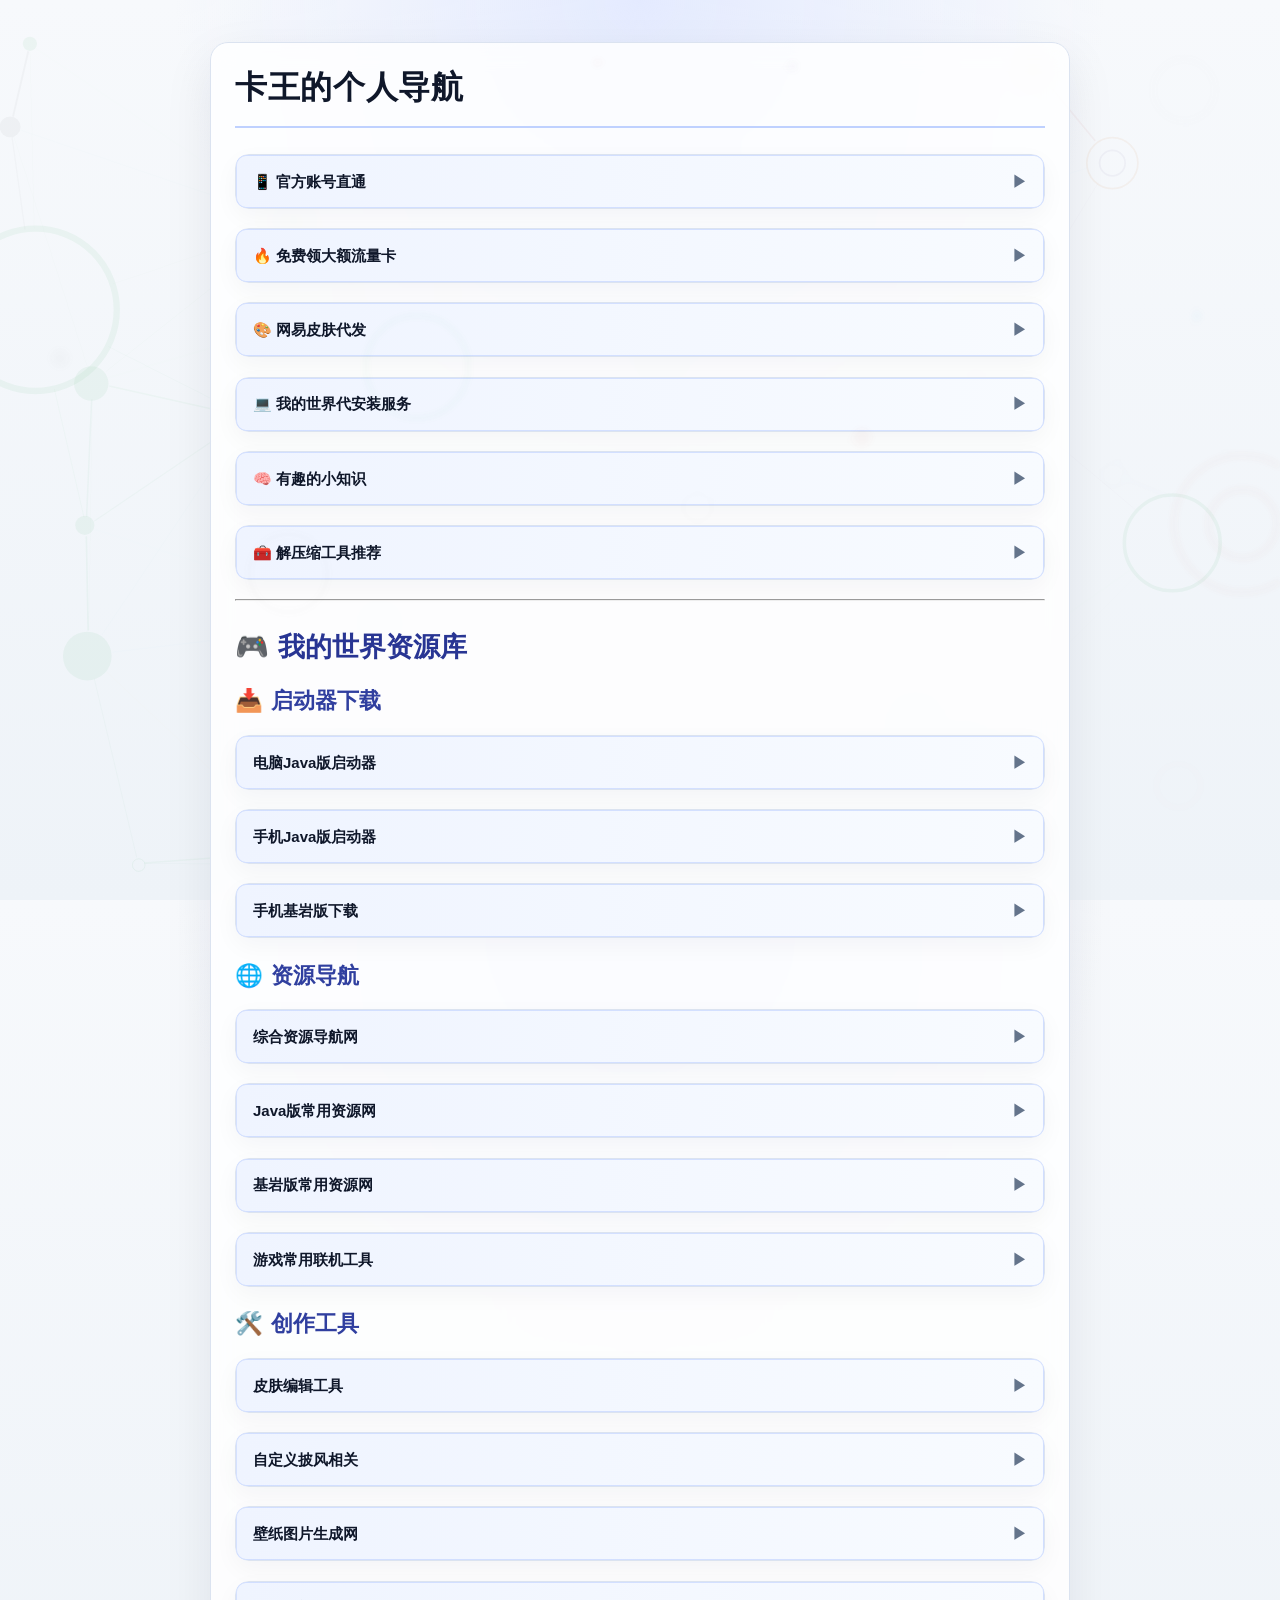
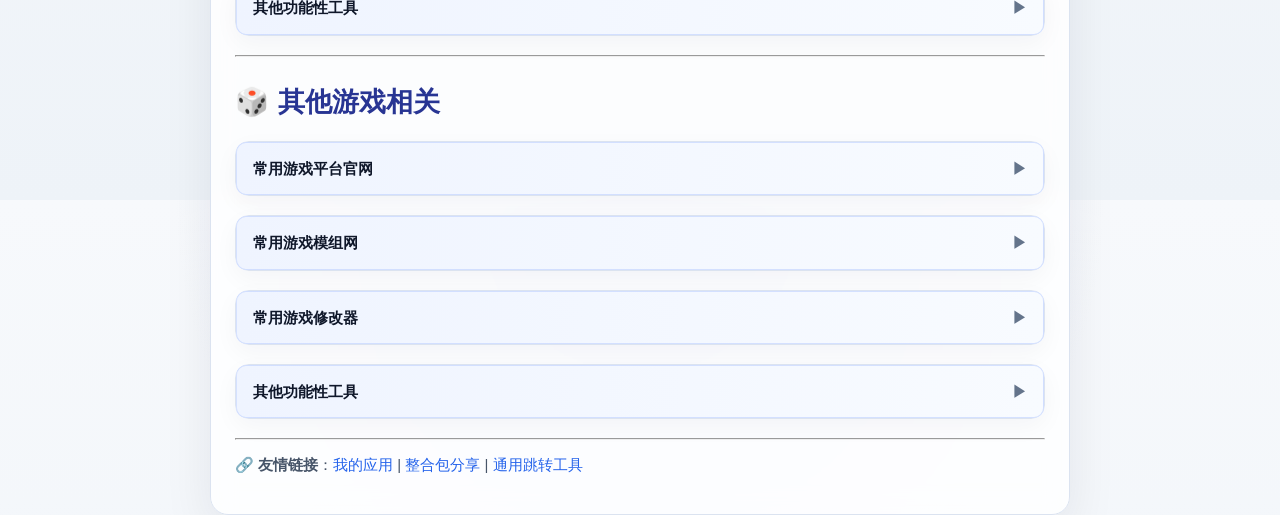
==== index.html @ 66ca6fc4 "Update index.html" ====
<!DOCTYPE html>
<html lang="zh-CN">

<head>
    <meta charset="UTF-8">
    <meta name="viewport" content="width=device-width, initial-scale=1.0">
    <meta name="description" content="卡王的个人导航网">
    <meta name="keywords" content="我的世界,卡王,Minecraft,MC,游戏,个人导航">
    <meta name="author" content="卡王吖">
    <title>卡王的个人导航</title>
    <link rel="icon" href="images/favicon.ico" type="image/x-icon">
    <link rel="apple-touch-icon" href="images/apple-touch-icon.png">
    <link rel="stylesheet" href="css/aistyle.css">
</head>

<body>
    <div id="encrypted-container">
        <h1>卡王的个人导航</h1>
        <details>
            <summary><strong>📱 官方账号直通</strong></summary>
            <p><strong>关注社交账号</strong><br>
                <a href="https://space.bilibili.com/526424144">哔哩哔哩</a> | <a
                    href="https://v.douyin.com/iLSLj2mq/">抖音</a> | <a
                    href="https://qun.qq.com/universal-share/share?ac=1&amp;authKey=djlt%2BM%2FfbRUkFnAFUbgdNnt%2BF6g8tbJ42Anr%2BnfRVx0SvlMBZqmnouyfMJJqyxNd&amp;busi_data=eyJncm91cENvZGUiOiI2MjQwNzU3NjIiLCJ0b2tlbiI6InIvb09EaVZXeUVEM0VwYkx0MndpcmRjZG13WG5VOXhtZDc3VWp2Skc0WitWWm5KWkJGaEhiQTFzRnNaWUx3VkwiLCJ1aW4iOiIzNTk2Mzc0NTk4In0%3D&amp;data=yKTbOZCq3x7Ay5qnrDj8ERshAK-QnTGv5E9WQBbykECHDlit5Nbk7J6xvv6oNDbTUgQo76IGpsL-2skrgP6FjA&amp;svctype=4&amp;tempid=h5_group_info">MC交流联机群</a>
            </p>
            <p><strong>关注公众号【卡王的小窝】</strong>
                <img src="images/wxgzh.png" alt="公众号" style="cursor: zoom-in;">
            </p>
        </details>
        <details>
            <summary>🔥 免费领大额流量卡</summary>
            <p><strong>专属通道</strong>：<a href="https://172.lot-ml.com/ProductEn/index/2afe80abb66de5b9">👉 立即领取</a>
            </p>
        </details>
        <details>
            <summary>🎨 网易皮肤代发</summary>
            <p><strong>📬 投稿方式</strong>：</p>
            <ul>
                <li>公众号：卡王的小窝</li>(皮肤可以以文件形式发送或发送网盘链接)
                <li>QQ：<a href="https://qm.qq.com/q/rqS3pr5QkM">3596374598</a>[备注来意]</li>(皮肤可勾选原图直接发送或以文件形式发送或发送网盘链接)
                <li>邮箱：<a href="mailto:panniyueya@qq.com">panniyueya@qq.com</a></li>(皮肤以附件形式添加或发送网盘链接)
            </ul>
            <p><strong>📋 投稿须知</strong>：</p>
            <ol>
                <li>原创设计易过审核 ✨</li>
                <li>避免影视动漫角色等版权内容</li>
                <li>更多须知见<a
                        href="https://mc.163.com/dev/mcmanual/mc-dev/mcguide/35-上架与入驻/课程03-组件上架的规范及过审攻略.html">官方说明</a>
                </li>
            </ol>
            <p><strong>📝 投稿格式</strong>：</p>
            <div class="code-wrapper">
                <button class="copy-btn">复制</button>
                <pre><code>皮肤名称：
皮肤价格：（免费或绿宝石）
皮肤风格：（原版,科幻,神话,其他）
皮肤类型：（粗臂或细臂）
皮肤简介：（可选项）
皮肤文件：（按上方投稿方式有不同的发送要求）
皮肤封面：（可选项）
</code></pre>
            </div>
            <p><strong>🖼️ 投稿演示</strong>：<a
                    href="https://mp.weixin.qq.com/s/dQ9c5c7iXxCwPoyPrNNOQw">https://mp.weixin.qq.com/s/dQ9c5c7iXxCwPoyPrNNOQw</a>
            </p>
            <details>
                <summary>📲 扫码添加QQ</summary>
                <p><a href="https://qm.qq.com/q/rqS3pr5QkM">👉 点击快速添加</a><br>
                    <img src="images/qqhy.png" alt="联系方式" style="cursor: zoom-in;">
                </p>
            </details>
        </details>
        <details>
            <summary>💻 我的世界代安装服务</summary>
            <p>🍁 <strong>服务说明</strong>：收费<br>
                ✅ <strong>支持系统</strong>：Windows<br>
                ✅ <strong>必备工具</strong>：<a href="https://www.todesk.com/">ToDesk</a>或<a
                    href="https://uuyc.163.com/">UU远程</a><br>
                💰 <strong>服务费用</strong>：5-10元<br>
                📞 <strong>联系QQ</strong>：3596374598 </p>
            <p>📚 <strong>自助方案</strong>：<br>
                <a href="https://www.bilibili.com/video/BV1RF7WzHEqo/">视频安装教程</a> | <a
                    href="https://mp.weixin.qq.com/s/ZwgyzszJt6uSKCpi15Y51w">图文指南</a>
            </p>
            <details>
                <summary>📲 扫码添加QQ</summary>
                <p><a href="https://qm.qq.com/q/rqS3pr5QkM">👉 点击快速添加</a><br>
                    <img src="images/qqhy.png" alt="联系方式" style="cursor: zoom-in;">
                </p>
            </details>
        </details>
        <details>
            <summary>🧠 有趣的小知识</summary>
            <details>
                <summary>🎓 小知识大杂烩</summary>
                <p><a href="https://mp.weixin.qq.com/s/fXPEWOPiUw_QUg8_We6URA">有趣的翻译工具</a> | <a
                        href="pages/llqssyf.html">浏览器搜索语法</a>
                    | <a href="https://mp.weixin.qq.com/s/KyisjncKDKrzFEzM6Fd4kA">蓝奏云apk文件下载教学</a></p>
            </details>
            <details>
                <summary>⚙️ MC实用小知识</summary>
                <p><strong>崩溃日志分析指南</strong></p>
                <ol>
                    <li><strong>查找日志</strong>：<code>.minecraft/crash-reports</code> 或 <code>/logs</code></li>
                    <li><strong>在线分析</strong>：<a href="https://mclo.gs/">mclo.gs</a></li>
                    <li><strong>AI诊断</strong>：复制错误代码询问AI</li>
                    <li><strong>重点识别</strong>：关注最后报错段落</li>
                    <li><strong>社区求助</strong>：附日志文件礼貌提问</li>
                </ol>
            </details>
            <details>
                <summary>🌐 制作网页套壳APP[手机安卓端]</summary>
                <p><strong>FusionApp2.0</strong></p>
                <table>
                    <thead>
                        <tr>
                            <th>网址名称</th>
                            <th>网址链接</th>
                        </tr>
                    </thead>
                    <tbody>
                        <tr>
                            <td>FusionApp原版</td>
                            <td><a
                                    href="https://xiyatu.lanzouq.com/b00hpvsa3g">https://xiyatu.lanzouq.com/b00hpvsa3g</a>
                            </td>
                        </tr>
                        <tr>
                            <td>FusionApp修改版</td>
                            <td><a
                                    href="https://xiyatu.lanzouq.com/b00hpwl25e">https://xiyatu.lanzouq.com/b00hpwl25e</a>
                            </td>
                        </tr>
                        <tr>
                            <td>辅助工具(代码手册等)</td>
                            <td><a href="https://xiyatu.lanzouq.com/b04lb88gj">https://xiyatu.lanzouq.com/b04lb88gj</a>
                            </td>
                        </tr>
                        <tr>
                            <td>部分开源项目</td>
                            <td><a
                                    href="https://xiyatu.lanzouq.com/b00hqb3nfc">https://xiyatu.lanzouq.com/b00hqb3nfc</a>
                            </td>
                        </tr>
                        <tr>
                            <td>lua官方解密工具</td>
                            <td><a
                                    href="https://xiyatu.lanzouq.com/b00hqdgfgf">https://xiyatu.lanzouq.com/b00hqdgfgf</a>
                            </td>
                        </tr>
                        <tr>
                            <td>简单的教学</td>
                            <td><a href="https://www.bilibili.com/video/BV1srxRe9EU7/">简易网页套壳教程模板(上)</a><br><a
                                    href="https://www.bilibili.com/video/BV1xrxRe9E53/">简易网页套壳教程模板(中)</a><br><a
                                    href="https://www.bilibili.com/video/BV1N816YyEYL/">简易网页套壳教程模板(下)</a><br><a
                                    href="https://www.bilibili.com/video/BV1GkNgeXEZA/">简易远程请求教学</a></td>
                        </tr>
                    </tbody>
                </table>
                <p><strong>其他套壳工具</strong></p>
                <table>
                    <thead>
                        <tr>
                            <th>网址名称</th>
                            <th>网址链接</th>
                        </tr>
                    </thead>
                    <tbody>
                        <tr>
                            <td>网页转应用</td>
                            <td><a href="https://wwkp.lanzouv.com/s/wyzyy">https://wwkp.lanzouv.com/s/wyzyy</a><br><a
                                    href="https://wwkp.lanzouv.com/s/wyzapp">https://wwkp.lanzouv.com/s/wyzapp</a></td>
                        </tr>
                        <tr>
                            <td>MT浏览器</td>
                            <td><a
                                    href="https://kawang.lanzoul.com/iu1Cx25zufdg">https://kawang.lanzoul.com/iu1Cx25zufdg</a>
                            </td>
                        </tr>
                    </tbody>
                </table>
            </details>
        </details>
        <details>
            <summary>🧰 解压缩工具推荐</summary>
            <table>
                <thead>
                    <tr>
                        <th>工具名称</th>
                        <th>平台</th>
                        <th>特点</th>
                        <th>链接</th>
                    </tr>
                </thead>
                <tbody>
                    <tr>
                        <td>Bandizip</td>
                        <td>PC</td>
                        <td>高效解压</td>
                        <td><a href="https://www.bandisoft.com/bandizip/">官网</a></td>
                    </tr>
                    <tr>
                        <td>7-zip</td>
                        <td>PC</td>
                        <td>开源免费</td>
                        <td><a href="https://www.7-zip.org/">官网</a></td>
                    </tr>
                    <tr>
                        <td>MT管理器</td>
                        <td>安卓</td>
                        <td>高效无广告</td>
                        <td><a href="https://mt2.cn/">官网</a></td>
                    </tr>
                    <tr>
                        <td>ZArchiver</td>
                        <td>安卓</td>
                        <td>专业版</td>
                        <td><a href="https://kawang.lanzoul.com/izM822xcu82d">下载</a></td>
                    </tr>
                    <tr>
                        <td>NP管理器</td>
                        <td>安卓</td>
                        <td>无广告</td>
                        <td><a href="http://normalplayer.top">官网</a></td>
                    </tr>
                </tbody>
            </table>
        </details>
        <hr>
        <h2>🎮 我的世界资源库</h2>
        <h3>📥 启动器下载</h3>
        <details>
            <summary>电脑Java版启动器</summary>
            <p><strong>💡 Java下载</strong>：<a href="https://bell-sw.com/pages/downloads/">推荐下载</a> | <a
                    href="https://mirrors.tuna.tsinghua.edu.cn/Adoptium/">清华镜像</a></p>
            <table>
                <thead>
                    <tr>
                        <th>启动器名称</th>
                        <th>下载链接</th>
                    </tr>
                </thead>
                <tbody>
                    <tr>
                        <td>官方启动器</td>
                        <td><a href="https://www.minecraft.net/zh-hans">https://www.minecraft.net/zh-hans</a></td>
                    </tr>
                    <tr>
                        <td>网易启动器</td>
                        <td><a href="https://mc.163.com">https://mc.163.com</a></td>
                    </tr>
                    <tr>
                        <td>HMCL</td>
                        <td><a href="https://hmcl.huangyuhui.net">https://hmcl.huangyuhui.net</a></td>
                    </tr>
                    <tr>
                        <td>PCL2</td>
                        <td><a href="https://afdian.com/a/LTCat">https://afdian.com/a/LTCat</a><br><a
                                href="https://ifdian.net/a/LTCat">https://ifdian.net/a/LTCat</a><br><a
                                href="https://ltcat.lanzouv.com/b0aj6gsid">蓝奏云下载(提取码:pcl2)</a></td>
                    </tr>
                    <tr>
                        <td>PCL2-CE</td>
                        <td><a
                                href="https://github.com/PCL-Community/PCL2-CE/">https://github.com/PCL-Community/PCL2-CE/</a>
                        </td>
                    </tr>
                </tbody>
            </table>
        </details>
        <details>
            <summary>手机Java版启动器</summary>
            <table>
                <thead>
                    <tr>
                        <th>启动器名称</th>
                        <th>下载链接</th>
                    </tr>
                </thead>
                <tbody>
                    <tr>
                        <td>FoldCraftLauncher</td>
                        <td><a
                                href="https://github.com/FCL-Team/FoldCraftLauncher">https://github.com/FCL-Team/FoldCraftLauncher</a>
                        </td>
                    </tr>
                    <tr>
                        <td>ZalithLauncher</td>
                        <td><a
                                href="https://github.com/ZalithLauncher/ZalithLauncher2">https://github.com/ZalithLauncher/ZalithLauncher2</a>
                        </td>
                    </tr>
                    <tr>
                        <td>pojavlauncher</td>
                        <td><a href="https://pojavlauncher.app">https://pojavlauncher.app</a></td>
                    </tr>
                </tbody>
            </table>
        </details>
        <details>
            <summary>手机基岩版下载</summary>
            <p><strong>📚 教程指南</strong>：<a href="https://mp.weixin.qq.com/s/7TMCY8HGRPoofYZMHl-NAw">安卓下载教程</a> | <a
                    href="https://mp.weixin.qq.com/s/2iw1TpS5BCnBE1wDP4C92g">PC正版下载教程</a> | <a
                    href="https://mp.weixin.qq.com/s/yVC4yvbLnjDuHSRoff6cpA">模组使用教程</a></p>
            <table>
                <thead>
                    <tr>
                        <th>资源站点</th>
                        <th>网址链接</th>
                    </tr>
                </thead>
                <tbody>
                    <tr>
                        <td>网易版</td>
                        <td><a href="https://mc.163.com">https://mc.163.com</a></td>
                    </tr>
                    <tr>
                        <td>MC版本库</td>
                        <td><a href="http://bbk.endyun.ltd">http://bbk.endyun.ltd</a></td>
                    </tr>
                    <tr>
                        <td>星月版本库</td>
                        <td><a
                                href="https://spectrollay.github.io/minecraft_repository">https://spectrollay.github.io/minecraft_repository</a>
                        </td>
                    </tr>
                    <tr>
                        <td>MineAPK版本库</td>
                        <td><a href="https://www.mineapk.cn">https://www.mineapk.cn</a></td>
                    </tr>
                    <tr>
                        <td>klplt国际版下载</td>
                        <td><a href="http://mcapks.net">http://mcapks.net</a></td>
                    </tr>
                </tbody>
            </table>
        </details>
        <h3>🌐 资源导航</h3>
        <details>
            <summary>综合资源导航网</summary>
            <table>
                <thead>
                    <tr>
                        <th>网址名称</th>
                        <th>网址链接</th>
                    </tr>
                </thead>
                <tbody>
                    <tr>
                        <td>MCNav导航网</td>
                        <td><a href="https://www.mcnav.net/">https://www.mcnav.net/</a></td>
                    </tr>
                    <tr>
                        <td>所见皆是MC</td>
                        <td><a href="https://mcisee.top/">https://mcisee.top/</a></td>
                    </tr>
                </tbody>
            </table>
        </details>
        <details>
            <summary>Java版常用资源网</summary>
            <table>
                <thead>
                    <tr>
                        <th>网址名称</th>
                        <th>网址链接</th>
                    </tr>
                </thead>
                <tbody>
                    <tr>
                        <td>诅咒锻造</td>
                        <td><a href="https://www.curseforge.com/minecraft">https://www.curseforge.com/minecraft</a></td>
                    </tr>
                    <tr>
                        <td>莫德林斯</td>
                        <td><a href="https://modrinth.com/">https://modrinth.com/</a></td>
                    </tr>
                    <tr>
                        <td>MC百科</td>
                        <td><a href="https://www.mcmod.cn/">https://www.mcmod.cn/</a></td>
                    </tr>
                    <tr>
                        <td>BBSMC论坛</td>
                        <td><a href="https://bbsmc.net/">https://bbsmc.net/</a></td>
                    </tr>
                    <tr>
                        <td>PMC社区(地球)</td>
                        <td><a href="https://www.planetminecraft.com/">https://www.planetminecraft.com/</a></td>
                    </tr>
                    <tr>
                        <td>MC地图</td>
                        <td><a href="https://www.minecraftmaps.com/">https://www.minecraftmaps.com/</a></td>
                    </tr>
                </tbody>
            </table>
        </details>
        <details>
            <summary>基岩版常用资源网</summary>
            <table>
                <thead>
                    <tr>
                        <th>网址名称</th>
                        <th>网址链接</th>
                    </tr>
                </thead>
                <tbody>
                    <tr>
                        <td>DL论坛</td>
                        <td><a href="https://mcpedl.com">https://mcpedl.com</a></td>
                    </tr>
                    <tr>
                        <td>MineBBS中文论坛</td>
                        <td><a href="https://www.minebbs.com/">https://www.minebbs.com/</a></td>
                    </tr>
                    <tr>
                        <td>苦力怕论坛</td>
                        <td><a href="https://klpbbs.com/">https://klpbbs.com/</a></td>
                    </tr>
                </tbody>
            </table>
        </details>
        <details>
            <summary>游戏常用联机工具</summary>
            <table>
                <thead>
                    <tr>
                        <th>网址名称</th>
                        <th>网址链接</th>
                    </tr>
                </thead>
                <tbody>
                    <tr>
                        <td>LAN局域网</td>
                        <td><a href="https://www.radmin-lan.cn/">https://www.radmin-lan.cn/</a></td>
                    </tr>
                    <tr>
                        <td>樱花内网穿透</td>
                        <td><a href="https://www.natfrp.com/">https://www.natfrp.com/</a></td>
                    </tr>
                </tbody>
            </table>
        </details>
        <h3>🛠️ 创作工具</h3>
        <details>
            <summary>皮肤编辑工具</summary>
            <table>
                <thead>
                    <tr>
                        <th>网址名称</th>
                        <th>网址链接</th>
                        <th>适用设备</th>
                    </tr>
                </thead>
                <tbody>
                    <tr>
                        <td>Skinseed汉化版</td>
                        <td><a
                                href="https://kawang.lanzoul.com/b0xwto5hg">https://kawang.lanzoul.com/b0xwto5hg</a>密码：kawang
                        </td>
                        <td>手机</td>
                    </tr>
                    <tr>
                        <td>Mcskin3d汉化版</td>
                        <td><a
                                href="https://kawang.lanzoul.com/ieJDI423aszi">https://kawang.lanzoul.com/ieJDI423aszi</a>
                        </td>
                        <td>电脑</td>
                    </tr>
                    <tr>
                        <td>MCSkinn(新Mcskin3d)</td>
                        <td><a
                                href="https://apps.microsoft.com/detail/9N8SJT329HH1">https://apps.microsoft.com/detail/9N8SJT329HH1</a>
                        </td>
                        <td>电脑</td>
                    </tr>
                    <tr>
                        <td>Blockbench</td>
                        <td><a href="https://www.blockbench.net/">https://www.blockbench.net/</a></td>
                        <td>电脑</td>
                    </tr>
                    <tr>
                        <td>皮肤一键重新着色</td>
                        <td><a href="https://www.mcskinrecolor.com/">https://www.mcskinrecolor.com/</a></td>
                        <td>通用</td>
                    </tr>
                    <tr>
                        <td>网页皮肤编辑器</td>
                        <td><a
                                href="https://www.planetminecraft.com/skin-editor/">https://www.planetminecraft.com/skin-editor/</a><br><a
                                href="https://minecraftskineditor.org/">https://minecraftskineditor.org/</a><br><a
                                href="https://studio.tdogmc.cn/">https://studio.tdogmc.cn/</a></td>
                        <td>通用</td>
                    </tr>
                    <tr>
                        <td>网页披风编辑器</td>
                        <td><a
                                href="https://lraty-li.github.io/Minecraft-Cape-Generator/">https://lraty-li.github.io/Minecraft-Cape-Generator/</a>
                        </td>
                        <td>通用</td>
                    </tr>
                </tbody>
            </table>
        </details>
        <details>
            <summary>自定义披风相关</summary>
            <p><strong>🎥 教程</strong>：<a href="https://www.bilibili.com/video/BV1VL411q7Vt/">视频教程</a> | <a
                    href="https://mp.weixin.qq.com/s/02cXHhFw7Qk2G-0Fy1qdwA">图文教程</a></p>
            <table>
                <thead>
                    <tr>
                        <th>网址名称</th>
                        <th>网址链接</th>
                        <th>类型</th>
                        <th>是否需正版</th>
                    </tr>
                </thead>
                <tbody>
                    <tr>
                        <td>皮肤站</td>
                        <td><a href="https://littleskin.cn/">https://littleskin.cn/</a><br><a
                                href="https://mcskin.com.cn/">https://mcskin.com.cn/</a></td>
                        <td>外置登录</td>
                        <td>无需</td>
                    </tr>
                    <tr>
                        <td>MC披风</td>
                        <td><a href="https://minecraftcapes.net/">https://minecraftcapes.net/</a></td>
                        <td>Mod</td>
                        <td>需要</td>
                    </tr>
                </tbody>
            </table>
        </details>
        <details>
            <summary>壁纸图片生成网</summary>
            <table>
                <thead>
                    <tr>
                        <th>网址名称</th>
                        <th>网址链接</th>
                    </tr>
                </thead>
                <tbody>
                    <tr>
                        <td>个性化壁纸</td>
                        <td><a href="https://wallpapers.novaskin.me/">https://wallpapers.novaskin.me/</a><br><a
                                href="https://www.minepix.app/">https://www.minepix.app/</a></td>
                    </tr>
                    <tr>
                        <td>可爱头像生成器</td>
                        <td><a href="https://mccag.cn/">https://mccag.cn/</a></td>
                    </tr>
                    <tr>
                        <td>PFP头像生成器</td>
                        <td><a href="https://minecraftpfp.com/">https://minecraftpfp.com/</a></td>
                    </tr>
                    <tr>
                        <td>徽标和图像生成器</td>
                        <td><a href="https://ja.cooltext.com/">https://ja.cooltext.com/</a></td>
                    </tr>
                    <tr>
                        <td>MC风格文字</td>
                        <td><a href="https://textcraft.net/">https://textcraft.net/</a></td>
                    </tr>
                    <tr>
                        <td>多彩文本生成器</td>
                        <td><a href="https://colorize.fun/en/minecraft">https://colorize.fun/en/minecraft</a></td>
                    </tr>
                    <tr>
                        <td>3D风格文字生成</td>
                        <td><a href="https://3dtext.easecation.net/">https://3dtext.easecation.net/</a></td>
                    </tr>
                </tbody>
            </table>
        </details>
        <details>
            <summary>其他功能性工具</summary>
            <table>
                <thead>
                    <tr>
                        <th>网址名称</th>
                        <th>网址链接</th>
                        <th>适用设备</th>
                    </tr>
                </thead>
                <tbody>
                    <tr>
                        <td>我的世界wiki</td>
                        <td><a href="https://zh.minecraft.wiki/">https://zh.minecraft.wiki/</a></td>
                        <td>通用</td>
                    </tr>
                    <tr>
                        <td>NameMC皮肤站</td>
                        <td><a href="https://namemc.com/">https://namemc.com/</a></td>
                        <td>通用</td>
                    </tr>
                    <tr>
                        <td>种子查看地图</td>
                        <td><a href="https://www.chunkbase.com/">https://www.chunkbase.com/</a><br><a
                                href="https://www.mcseeder.com/">https://www.mcseeder.com/</a></td>
                        <td>通用</td>
                    </tr>
                    <tr>
                        <td>命令助手</td>
                        <td><a href="https://ca.projectxero.top/">https://ca.projectxero.top/</a></td>
                        <td>手机</td>
                    </tr>
                    <tr>
                        <td>指令生成器</td>
                        <td><a href="https://www.mcmod.cn/tools/cbcreator/">https://www.mcmod.cn/tools/cbcreator/</a>
                        </td>
                        <td>通用</td>
                    </tr>
                    <tr>
                        <td>渐变文字生成器</td>
                        <td><a href="https://mcg.tuanzi.ink/">https://mcg.tuanzi.ink/</a></td>
                        <td>电脑</td>
                    </tr>
                    <tr>
                        <td>Minecraft工具</td>
                        <td><a href="https://minecraft.tools/">https://minecraft.tools/</a></td>
                        <td>通用</td>
                    </tr>
                    <tr>
                        <td>McSounds音效网</td>
                        <td><a href="http://o.xbottle.top/mcsounds/">http://o.xbottle.top/mcsounds/</a></td>
                        <td>通用</td>
                    </tr>
                    <tr>
                        <td>正版用户查询</td>
                        <td><a href="https://mcskinsearch.com/">https://mcskinsearch.com/</a></td>
                        <td>通用</td>
                    </tr>
                </tbody>
            </table>
        </details>
        <hr>
        <h2>🎲 其他游戏相关</h2>
        <details>
            <summary>常用游戏平台官网</summary>
            <table>
                <thead>
                    <tr>
                        <th>网址名称</th>
                        <th>网址链接</th>
                    </tr>
                </thead>
                <tbody>
                    <tr>
                        <td>Steam</td>
                        <td><a href="https://store.steampowered.com/">https://store.steampowered.com/</a></td>
                    </tr>
                    <tr>
                        <td>Epic</td>
                        <td><a
                                href="https://www.epicgames.com/site/zh-CN/home/">https://www.epicgames.com/site/zh-CN/home/</a>
                        </td>
                    </tr>
                    <tr>
                        <td>限免游戏情报站</td>
                        <td><a href="https://freesteam.games/">https://freesteam.games/</a></td>
                    </tr>
                    <tr>
                        <td>WeGame启动器</td>
                        <td><a href="https://www.wegame.com.cn">https://www.wegame.com.cn</a></td>
                    </tr>
                    <tr>
                        <td>独立开发者社区</td>
                        <td><a href="https://itch.io/">https://itch.io/</a></td>
                    </tr>
                </tbody>
            </table>
        </details>
        <details>
            <summary>常用游戏模组网</summary>
            <table>
                <thead>
                    <tr>
                        <th>网址名称</th>
                        <th>网址链接</th>
                    </tr>
                </thead>
                <tbody>
                    <tr>
                        <td>香蕉网</td>
                        <td><a href="https://gamebanana.com/">https://gamebanana.com/</a></td>
                    </tr>
                    <tr>
                        <td>N网</td>
                        <td><a href="https://www.nexusmods.com/">https://www.nexusmods.com/</a></td>
                    </tr>
                    <tr>
                        <td>诅咒锻造</td>
                        <td><a href="https://www.curseforge.com/">https://www.curseforge.com/</a></td>
                    </tr>
                    <tr>
                        <td>Playground</td>
                        <td><a href="https://www.playground.ru/">https://www.playground.ru/</a></td>
                    </tr>
                    <tr>
                        <td>3DM MOD</td>
                        <td><a href="https://mod.3dmgame.com/">https://mod.3dmgame.com/</a></td>
                    </tr>
                </tbody>
            </table>
        </details>
        <details>
            <summary>常用游戏修改器</summary>
            <table>
                <thead>
                    <tr>
                        <th>网址名称</th>
                        <th>网址链接</th>
                        <th>是否免费</th>
                    </tr>
                </thead>
                <tbody>
                    <tr>
                        <td>CE修改器</td>
                        <td><a href="https://www.cheatengine.org/">https://www.cheatengine.org/</a></td>
                        <td>免费</td>
                    </tr>
                    <tr>
                        <td>风灵月影</td>
                        <td><a href="https://flingtrainer.com/">https://flingtrainer.com/</a></td>
                        <td>免费</td>
                    </tr>
                    <tr>
                        <td>WeMod</td>
                        <td><a href="https://www.wemod.com/zh">https://www.wemod.com/zh</a></td>
                        <td>未知</td>
                    </tr>
                    <tr>
                        <td>小幸运修改器</td>
                        <td><a href="https://www.xiaoxingjie.com/">https://www.xiaoxingjie.com/</a></td>
                        <td>免费</td>
                    </tr>
                    <tr>
                        <td>修改器下载工具</td>
                        <td><a
                                href="https://github.com/dyang886/Game-Cheats-Manager">https://github.com/dyang886/Game-Cheats-Manager</a>
                        </td>
                        <td>免费</td>
                    </tr>
                </tbody>
            </table>
        </details>
        <details>
            <summary>其他功能性工具</summary>
            <table>
                <thead>
                    <tr>
                        <th>网址名称</th>
                        <th>网址链接</th>
                    </tr>
                </thead>
                <tbody>
                    <tr>
                        <td>单机游戏存档修改器Save Editor</td>
                        <td><a href="https://www.saveeditonline.com/">https://www.saveeditonline.com/</a></td>
                    </tr>
                    <tr>
                        <td>单机游戏翻译修改工具mtool</td>
                        <td><a href="https://mtool.app/">https://mtool.app/</a></td>
                    </tr>
                </tbody>
            </table>
        </details>
        <hr>
        <p><strong>🔗 友情链接</strong>：<a href="pages/wdyy.html">我的应用</a> | <a href="pages/zhbfx.html">整合包分享</a> | <a
                href="pages/tytzgj.html">通用跳转工具</a></p>
    </div>

    <!-- 复制提示框 -->
    <div class="copy-alert" id="copyAlert">复制成功!</div>

    <script src="js/script.js"></script>
    <script src="js/protect.min.js"></script>
</body>

</html>
---- css/aistyle.css ----
html {
    pointer-events: none;
    scroll-behavior: smooth;
}

html * {
    pointer-events: auto;
}

:root {
    --border-soft: #dbe3f0;
    --border-strong: #bfd1ff;
    --surface-panel: rgba(255, 255, 255, 0.82);
    --surface-panel-strong: rgba(255, 255, 255, 0.96);
}

#devtools-detect {
    display: none;
}

@media screen and (min-width: 0px) and (max-width: 1000px) {
    #devtools-detect {
        display: block;
    }
}

#encrypted-container {
    max-width: 860px;
    margin: 24px auto 40px;
    padding: 24px;
    background: var(--surface-panel);
    border: 1px solid var(--border-soft);
    border-radius: 18px;
    box-shadow: 0 18px 50px rgba(15, 23, 42, 0.08);
    backdrop-filter: blur(12px);
}

#loader {
    text-align: center;
    padding: 40px;
    font-size: 18px;
    color: #666;
}

.alert {
    background-color: #fff3e0;
    border-left: 4px solid #ff9800;
    padding: 15px;
    margin: 15px 0;
    color: #5d4037;
    border-radius: 0 4px 4px 0;
}

* {
    box-sizing: border-box;
    margin: 0;
    padding: 0;
}

body {
    font-family: -apple-system, BlinkMacSystemFont, 'Segoe UI', Roboto, Oxygen, Ubuntu, Cantarell,
        'Open Sans', 'Helvetica Neue', sans-serif;
    color: #334155;
    background:
        radial-gradient(circle at top, rgba(226, 233, 255, 0.9), transparent 42%),
        linear-gradient(180deg, #f7f9fc 0%, #eef3f8 100%);
    font-size: 15px;
    line-height: 1.7;
    font-weight: 400;
    min-height: 100vh;
    padding: 18px 14px 28px;
}

a {
    color: #2563eb;
    text-decoration: none;
    font-weight: 500;
    transition: color 0.2s ease;
}

a:hover {
    color: #1d4ed8;
    text-decoration: underline;
}

a:focus-visible,
button:focus-visible,
summary:focus-visible {
    outline: 3px solid rgba(37, 99, 235, 0.25);
    outline-offset: 2px;
}

.container {
    max-width: 1200px;
    margin: 0 auto;
    background: white;
    padding: 2rem;
    border-radius: 12px;
    box-shadow: 0 10px 28px rgba(15, 23, 42, 0.06);
    border: 1px solid var(--border-soft);
}

h1,
h2,
h3,
h4,
h5,
h6 {
    margin: 1em 0 0.8em;
    color: #2c3e50;
    line-height: 1.3;
    font-family: system-ui, -apple-system, sans-serif;
    font-weight: 600;
}

h1 {
    font-size: 2rem;
    border-bottom: 2px solid var(--border-strong);
    padding-bottom: 0.55em;
    font-weight: 700;
    color: #0f172a;
    margin-top: 0;
    letter-spacing: 0.02em;
}

h2 {
    font-size: 1.7rem;
    color: #283593;
    padding-left: 0;
}

h3 {
    font-size: 1.4rem;
    color: #303f9f;
}

h4 {
    font-size: 1.2rem;
    color: #3949ab;
}

h5 {
    font-size: 1rem;
    color: #3f51b5;
}

h6 {
    font-size: 0.9rem;
    color: #5c6bc0;
}

p {
    margin: 0.8em 0;
    word-wrap: break-word;
    color: #475569;
}

ul,
ol {
    margin: 0.8rem 0;
    padding-left: 1.8rem;
}

li {
    margin: 0.4rem 0;
    font-weight: 400;
    color: #475569;
}

blockquote {
    border-left: 4px solid #3b82f6;
    margin: 1.5rem 0;
    padding: 1rem 1.5rem;
    color: #334155;
    background-color: #eff6ff;
    font-size: 1em;
    font-weight: 400;
    border-radius: 0 6px 6px 0;
}

.table-container {
    width: 100%;
    overflow-x: auto;
    -webkit-overflow-scrolling: touch;
    margin: 1.5rem 0;
    border-radius: 12px;
    border: 1px solid var(--border-soft);
    background: rgba(255, 255, 255, 0.72);
}

table {
    width: 100%;
    min-width: 100%;
    border-collapse: collapse;
    margin: 0;
}

th,
td {
    border: 1px solid var(--border-soft);
    padding: 14px 16px;
    text-align: left;
}

th {
    background-color: #eff4ff;
    font-weight: 600;
    color: #1e3a8a;
    white-space: nowrap;
    border-bottom: 2px solid var(--border-strong);
}

tr:nth-child(even) {
    background-color: #fbfdff;
}

tr:hover {
    background-color: #eef4ff;
}

pre {
    background: linear-gradient(180deg, #f8fafc 0%, #f1f5f9 100%);
    padding: 1.2rem;
    border-radius: 12px;
    margin: 1.5rem 0;
    overflow-x: auto;
    line-height: 1.6;
    position: relative;
    border: 1px solid var(--border-soft);
}

code {
    font-family: 'SF Mono', Consolas, 'Courier New', monospace;
    font-size: 0.9em;
    background-color: #eef2ff;
    padding: 0.2em 0.4em;
    border-radius: 3px;
    line-height: 1.6;
    vertical-align: baseline;
    color: #c026d3;
}

pre code {
    background: none;
    padding: 0;
    color: #334155;
}

details {
    margin: 1.2rem 0;
    border: 1px solid var(--border-soft);
    border-radius: 14px;
    padding: 0.5rem;
    background: rgba(255, 255, 255, 0.76);
    box-shadow: 0 8px 24px rgba(15, 23, 42, 0.04);
    transition: transform 0.18s ease, box-shadow 0.18s ease, border-color 0.18s ease;
}

details:hover {
    border-color: var(--border-strong);
    box-shadow: 0 12px 30px rgba(37, 99, 235, 0.08);
    transform: translateY(-1px);
}

summary {
    cursor: pointer;
    padding: 0.8rem 1rem;
    font-weight: 600;
    color: #0f172a;
    list-style: none;
    position: relative;
    background: linear-gradient(90deg, #eff4ff 0%, #f8fbff 100%);
    border-radius: 10px;
    margin: -0.5rem;
    border: 1px solid rgba(191, 209, 255, 0.6);
    -webkit-user-select: none;
    user-select: none;
}


summary * {
    -webkit-user-select: none;
    user-select: none;
}

details> :not(summary) {
    -webkit-user-select: text;
    user-select: text;
}

summary::-webkit-details-marker {
    display: none;
}

summary::after {
    content: '▶';
    position: absolute;
    right: 1rem;
    color: #64748b;
    transition: transform 0.2s;
}

details[open]>summary::after {
    transform: rotate(90deg);
}

details[open] {
    background: rgba(255, 255, 255, 0.92);
}

img {
    max-width: 100%;
    height: auto;
    display: block;
    margin: 1.2rem 0;
    border-radius: 10px;
    box-sizing: border-box;
    box-shadow: 0 8px 24px rgba(15, 23, 42, 0.1);
}

p img,
li img,
td img {
    max-width: 90%;
    max-height: 300px;
    box-shadow: 0 6px 18px rgba(15, 23, 42, 0.08);
}

:not(p):not(li):not(td)>img {
    max-width: 80%;
    max-height: 500px;
}

a img {
    max-width: 200px;
}

a:hover img {
    transform: scale(1.03);
    transition: transform 0.3s ease;
    box-shadow: 0 10px 24px rgba(15, 23, 42, 0.14);
}

.code-wrapper {
    position: relative;
}

.code-wrapper pre {
    pointer-events: auto;
    -webkit-overflow-scrolling: touch;
}

.code-wrapper code {
    pointer-events: none;
}

.copy-btn {
    background: var(--surface-panel-strong);
    border: 1px solid var(--border-strong);
    color: #1d4ed8;
    position: absolute;
    right: 12px;
    top: 12px;
    padding: 6px 14px;
    border-radius: 999px;
    cursor: pointer;
    font-size: 0.8em;
    font-weight: 500;
    transition: all 0.2s;
    opacity: 1;
    box-shadow: 0 1px 3px rgba(0, 0, 0, 0.1);
    z-index: 10;
    pointer-events: auto;
}

.code-wrapper .copy-btn {
    top: 12px;
    right: 12px;
}

.copy-btn:hover {
    background: #1d4ed8;
    color: white;
    border-color: #1d4ed8;
    transform: translateY(-1px);
    box-shadow: 0 6px 16px rgba(37, 99, 235, 0.28);
}

.copy-btn:disabled {
    opacity: 0.6;
    cursor: not-allowed;
    transform: none;
}

.copy-alert {
    position: fixed;
    top: 24px;
    right: 24px;
    background: var(--surface-panel-strong);
    color: #0f172a;
    padding: 12px 18px;
    border-radius: 999px;
    display: none;
    box-shadow: 0 16px 30px rgba(15, 23, 42, 0.16);
    border: 1px solid var(--border-soft);
    font-size: 14px;
    font-weight: 500;
    z-index: 1000;
    animation: slideInRight 0.3s ease-out;
    max-width: 220px;
}

.copy-alert.copy-success {
    background: #16a34a;
    color: white;
    border-color: #16a34a;
    box-shadow: 0 10px 24px rgba(22, 163, 74, 0.24);
}

.copy-alert.copy-error {
    background: #ef4444;
    color: white;
    border-color: #ef4444;
    box-shadow: 0 10px 24px rgba(239, 68, 68, 0.24);
}

@keyframes slideInRight {
    from {
        opacity: 0;
        transform: translateX(100%) scale(0.95);
    }

    to {
        opacity: 1;
        transform: translateX(0) scale(1);
    }
}

/* 图片放大覆盖层样式 */
.image-overlay {
    position: fixed;
    top: 0;
    left: 0;
    right: 0;
    bottom: 0;
    background: rgba(15, 23, 42, 0.92);
    display: flex;
    align-items: center;
    justify-content: center;
    cursor: zoom-out;
    z-index: 9999;
    opacity: 0;
    transition: opacity 0.3s ease;
}

.image-overlay.active {
    opacity: 1;
}

.image-overlay img {
    max-width: 90%;
    max-height: 90%;
    object-fit: contain;
    transform: scale(0.95);
    transition: transform 0.3s ease;
    border-radius: 12px;
    box-shadow: 0 18px 48px rgba(0, 0, 0, 0.35);
    border: 1px solid rgba(255, 255, 255, 0.16);
}

.image-overlay.active img {
    transform: scale(1);
}

/* 移动端适配 */
@media (max-width: 768px) {
    body {
        padding: 12px 10px 20px;
    }

    .container {
        padding: 1.5rem;
        margin: 0 12px;
        border-radius: 6px;
    }

    #encrypted-container {
        margin: 12px auto 24px;
        padding: 18px;
        border-radius: 14px;
    }

    h1 {
        font-size: 1.8rem;
    }

    h2 {
        font-size: 1.5rem;
    }

    table {
        display: block;
        width: 100%;
        overflow-x: auto;
        -webkit-overflow-scrolling: touch;
    }

    .code-wrapper pre {
        padding-right: 5.25rem;
        padding-top: 3rem;
    }

    .copy-alert {
        top: 16px;
        right: 16px;
        max-width: 180px;
        padding: 10px 14px;
        font-size: 13px;
    }

    .code-wrapper .copy-btn {
        right: 8px;
        top: 8px;
        padding: 5px 10px;
    }
}

@media (max-width: 480px) {
    body {
        padding: 8px 6px 16px;
    }

    .container {
        padding: 1rem;
        margin: 0 8px;
    }

    #encrypted-container {
        padding: 14px;
        border-radius: 12px;
    }

    ul,
    ol {
        padding-left: 1.5rem;
    }

    th,
    td {
        padding: 12px 14px;
        font-size: 14px;
    }

    pre {
        padding: 1rem;
    }

    blockquote {
        padding: 0.8rem 1rem;
        margin: 1.2rem 0;
    }
}

/* 添加一些微妙的动画效果 */
.container {
    animation: fadeInUp 0.6s ease-out;
}

@keyframes fadeInUp {
    from {
        opacity: 0;
        transform: translateY(20px);
    }

    to {
        opacity: 1;
        transform: translateY(0);
    }
}

/* 选中文本样式 */
::selection {
    background: #e3f2fd;
    color: #1a237e;
}

::-moz-selection {
    background: #e3f2fd;
    color: #1a237e;
}
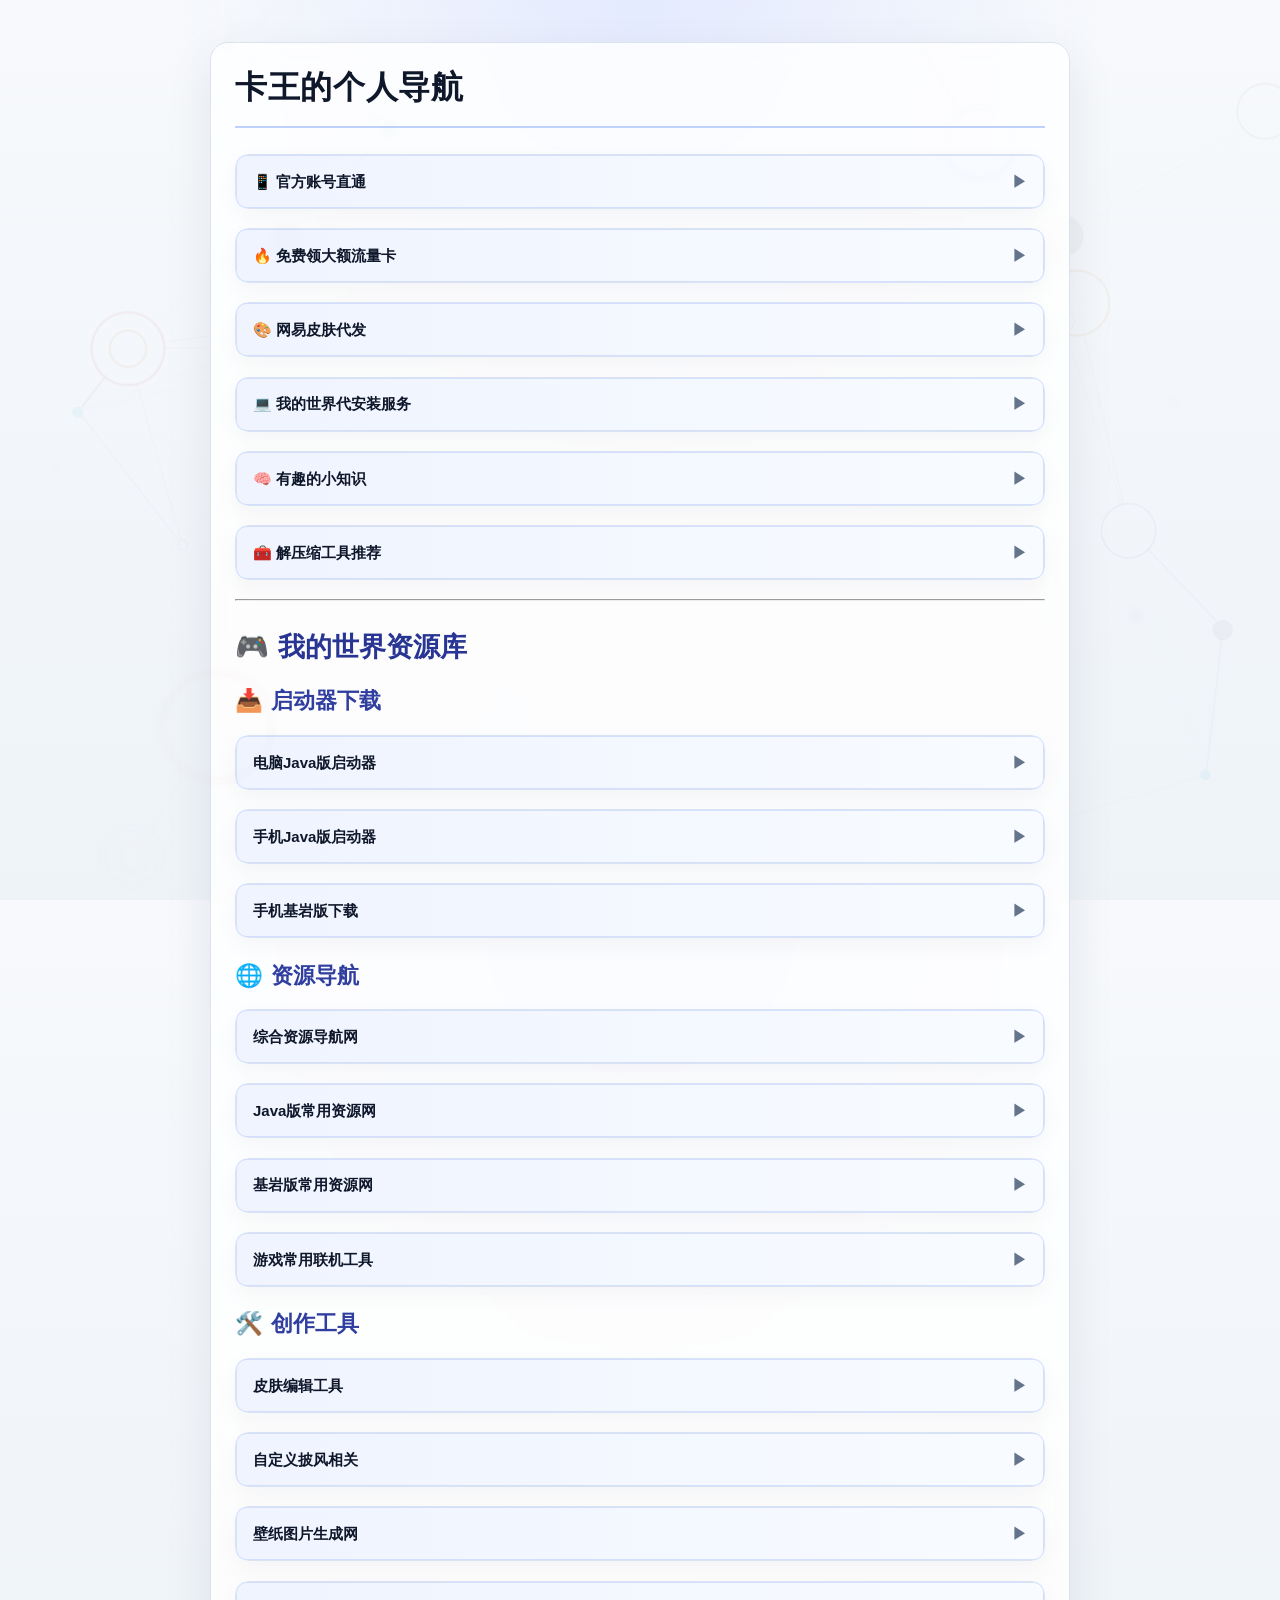
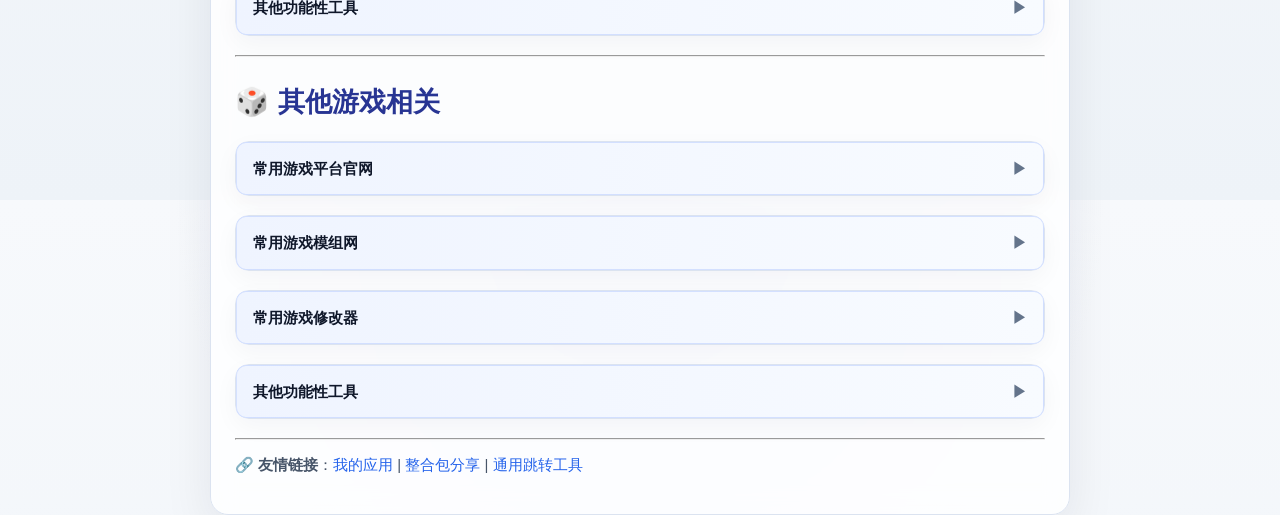
==== commit 32a2ed85: "更新" ====
--- a/index.html
+++ b/index.html
@@ -4,7 +4,7 @@
 <head>
     <meta charset="UTF-8">
     <meta name="viewport" content="width=device-width, initial-scale=1.0">
-    <meta name="description" content="卡王的个人导航网">
+    <meta name="description" content="卡王的个人导航">
     <meta name="keywords" content="我的世界,卡王,Minecraft,MC,游戏,个人导航">
     <meta name="author" content="卡王吖">
     <title>卡王的个人导航</title>
@@ -52,7 +52,6 @@
             <div class="code-wrapper">
                 <button class="copy-btn">复制</button>
                 <pre><code>皮肤名称：
-皮肤价格：（免费或绿宝石）
 皮肤风格：（原版,科幻,神话,其他）
 皮肤类型：（粗臂或细臂）
 皮肤简介：（可选项）
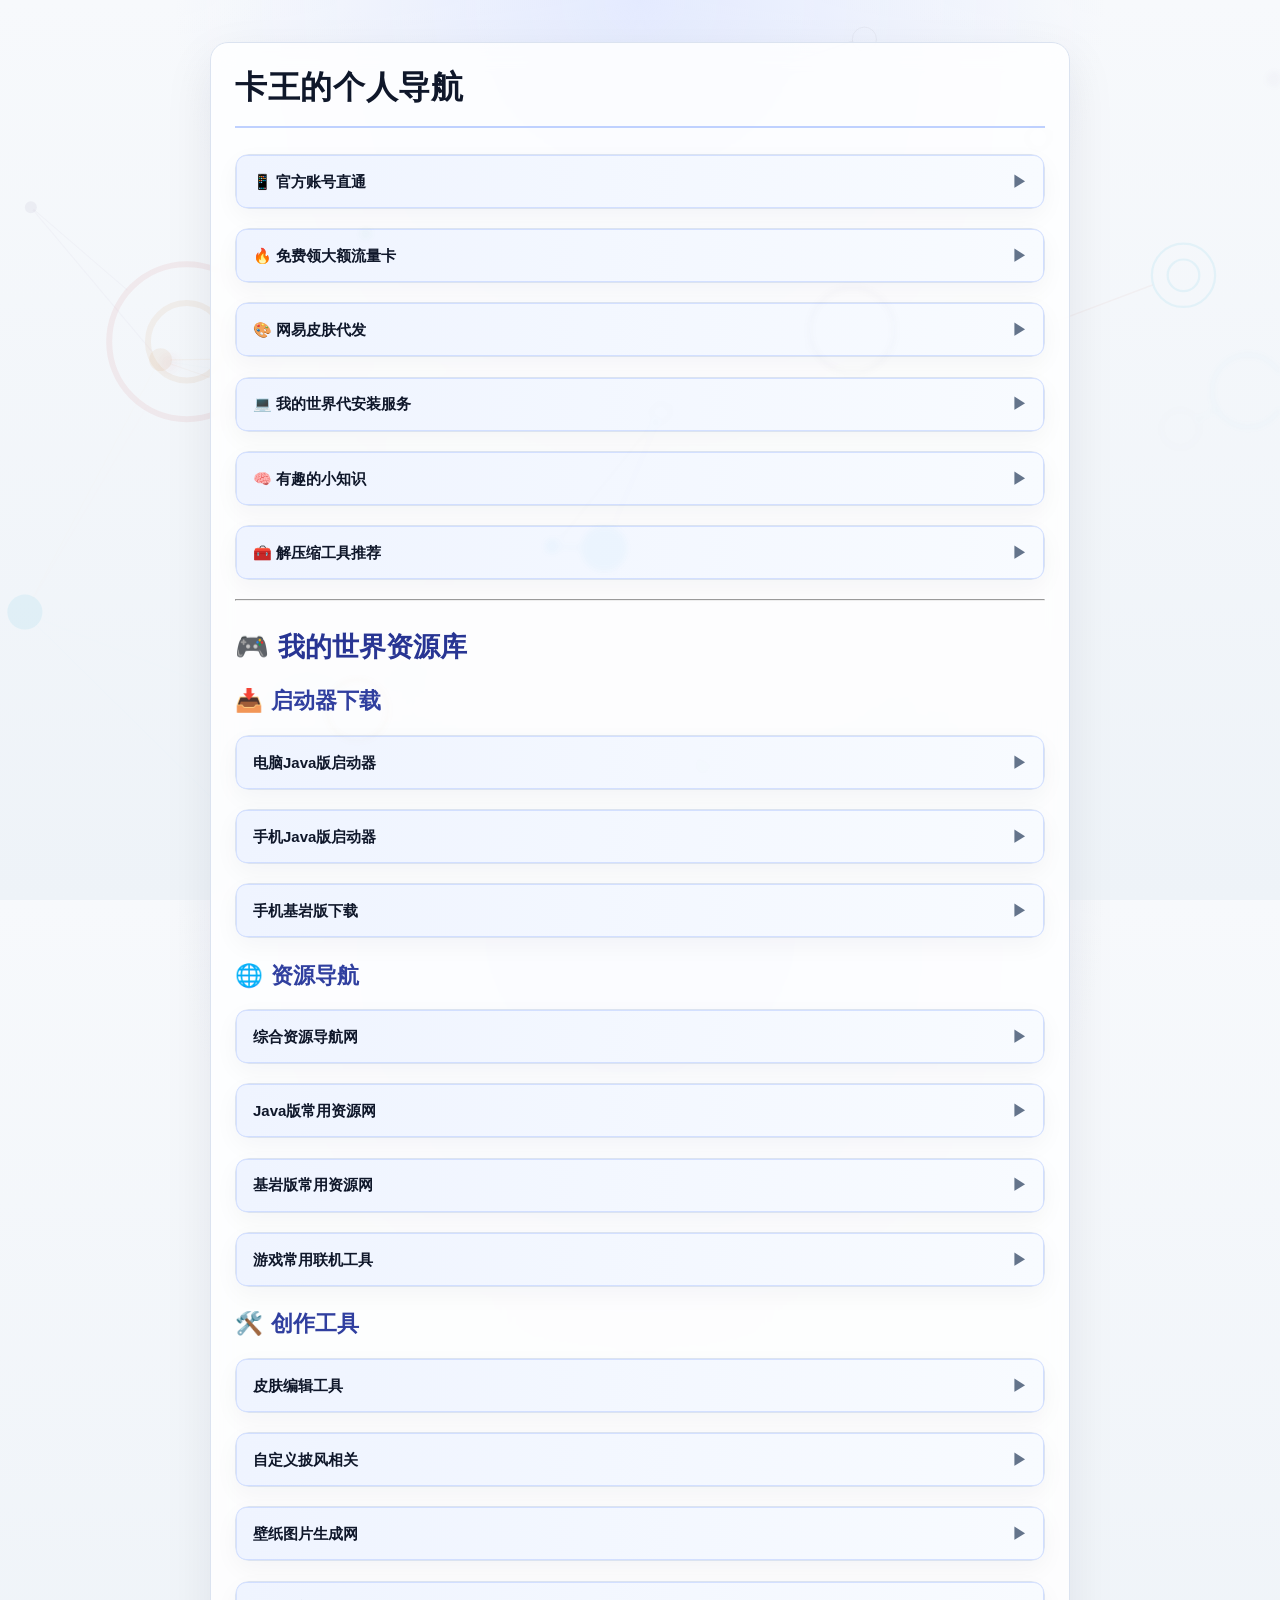
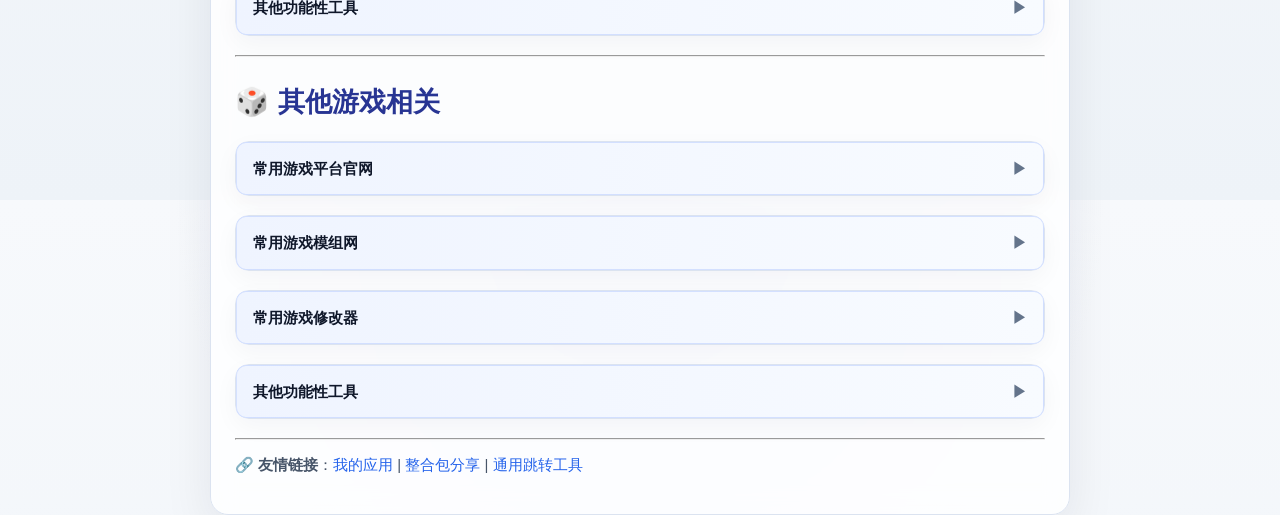
==== commit 866d51d6: "更新" ====
--- a/index.html
+++ b/index.html
@@ -3,13 +3,18 @@
 
 <head>
     <meta charset="UTF-8">
-    <meta name="viewport" content="width=device-width, initial-scale=1.0">
-    <meta name="description" content="卡王的个人导航">
-    <meta name="keywords" content="我的世界,卡王,Minecraft,MC,游戏,个人导航">
+    <meta name="viewport" content="width=device-width, initial-scale=1">
     <meta name="author" content="卡王吖">
+    <meta name="description" content="卡王的个人导航，汇集我的世界（Minecraft）资源、常用工具与实用链接，为MC玩家提供一站式快捷入口。">
     <title>卡王的个人导航</title>
+    <link rel="canonical" href="https://kawangya.github.io/kw-nav/">
     <link rel="icon" href="images/favicon.ico" type="image/x-icon">
     <link rel="apple-touch-icon" href="images/apple-touch-icon.png">
+    <meta property="og:title" content="卡王的个人导航">
+    <meta property="og:description" content="我的世界（Minecraft）资源、工具与实用链接一站式入口">
+    <meta property="og:type" content="website">
+    <meta property="og:url" content="https://kawangya.github.io/kw-nav/">
+    <meta property="og:image" content="https://kawangya.github.io/kw-nav/images/apple-touch-icon.png">
     <link rel="stylesheet" href="css/aistyle.css">
 </head>
 
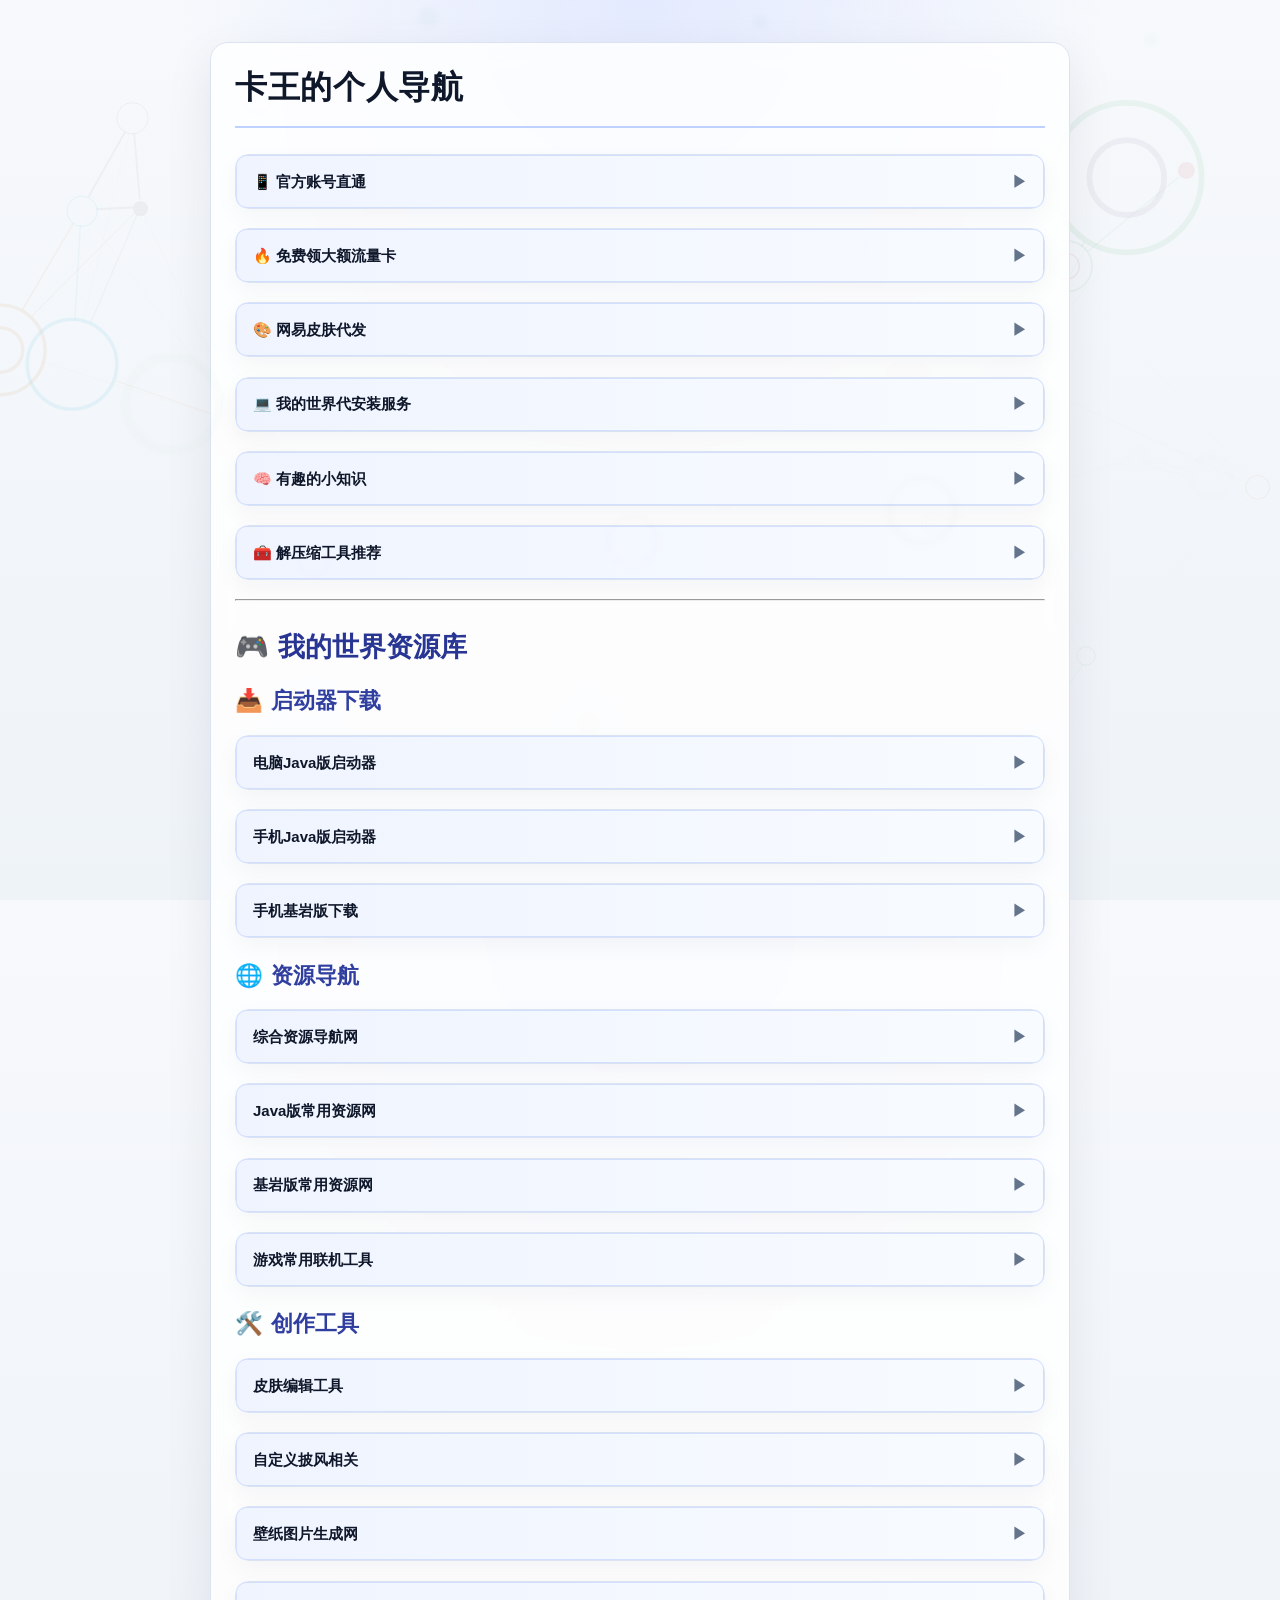
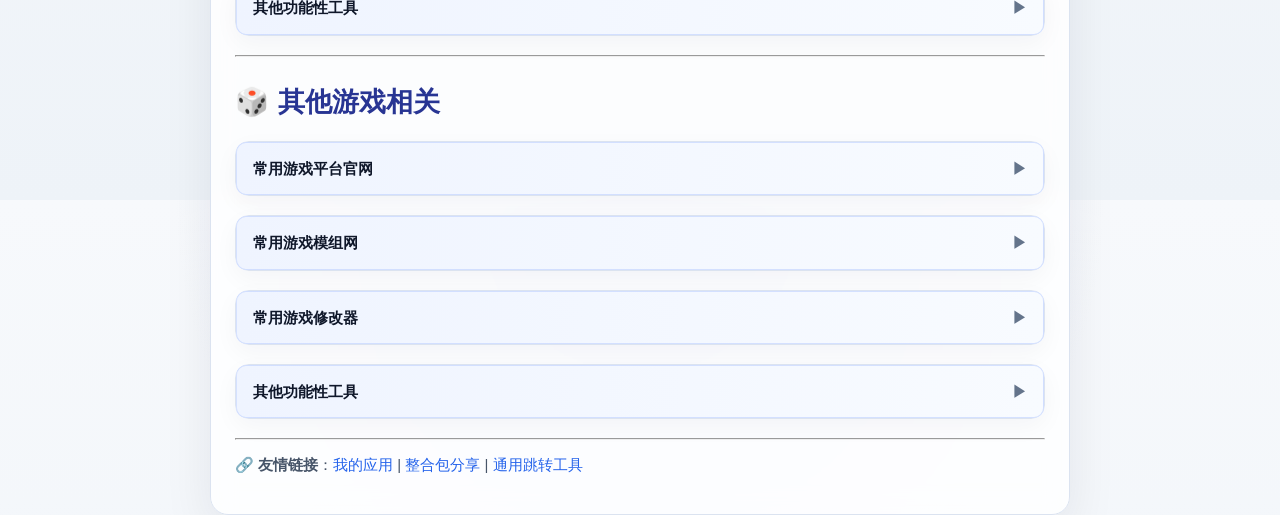
==== commit b7a6002e: "更新 index.html" ====
--- a/index.html
+++ b/index.html
@@ -5,7 +5,7 @@
     <meta charset="UTF-8">
     <meta name="viewport" content="width=device-width, initial-scale=1">
     <meta name="author" content="卡王吖">
-    <meta name="description" content="卡王的个人导航，汇集我的世界（Minecraft）资源、常用工具与实用链接，为MC玩家提供一站式快捷入口。">
+    <meta name="description" content="卡王的个人导航">
     <title>卡王的个人导航</title>
     <link rel="canonical" href="https://kawangya.github.io/kw-nav/">
     <link rel="icon" href="images/favicon.ico" type="image/x-icon">
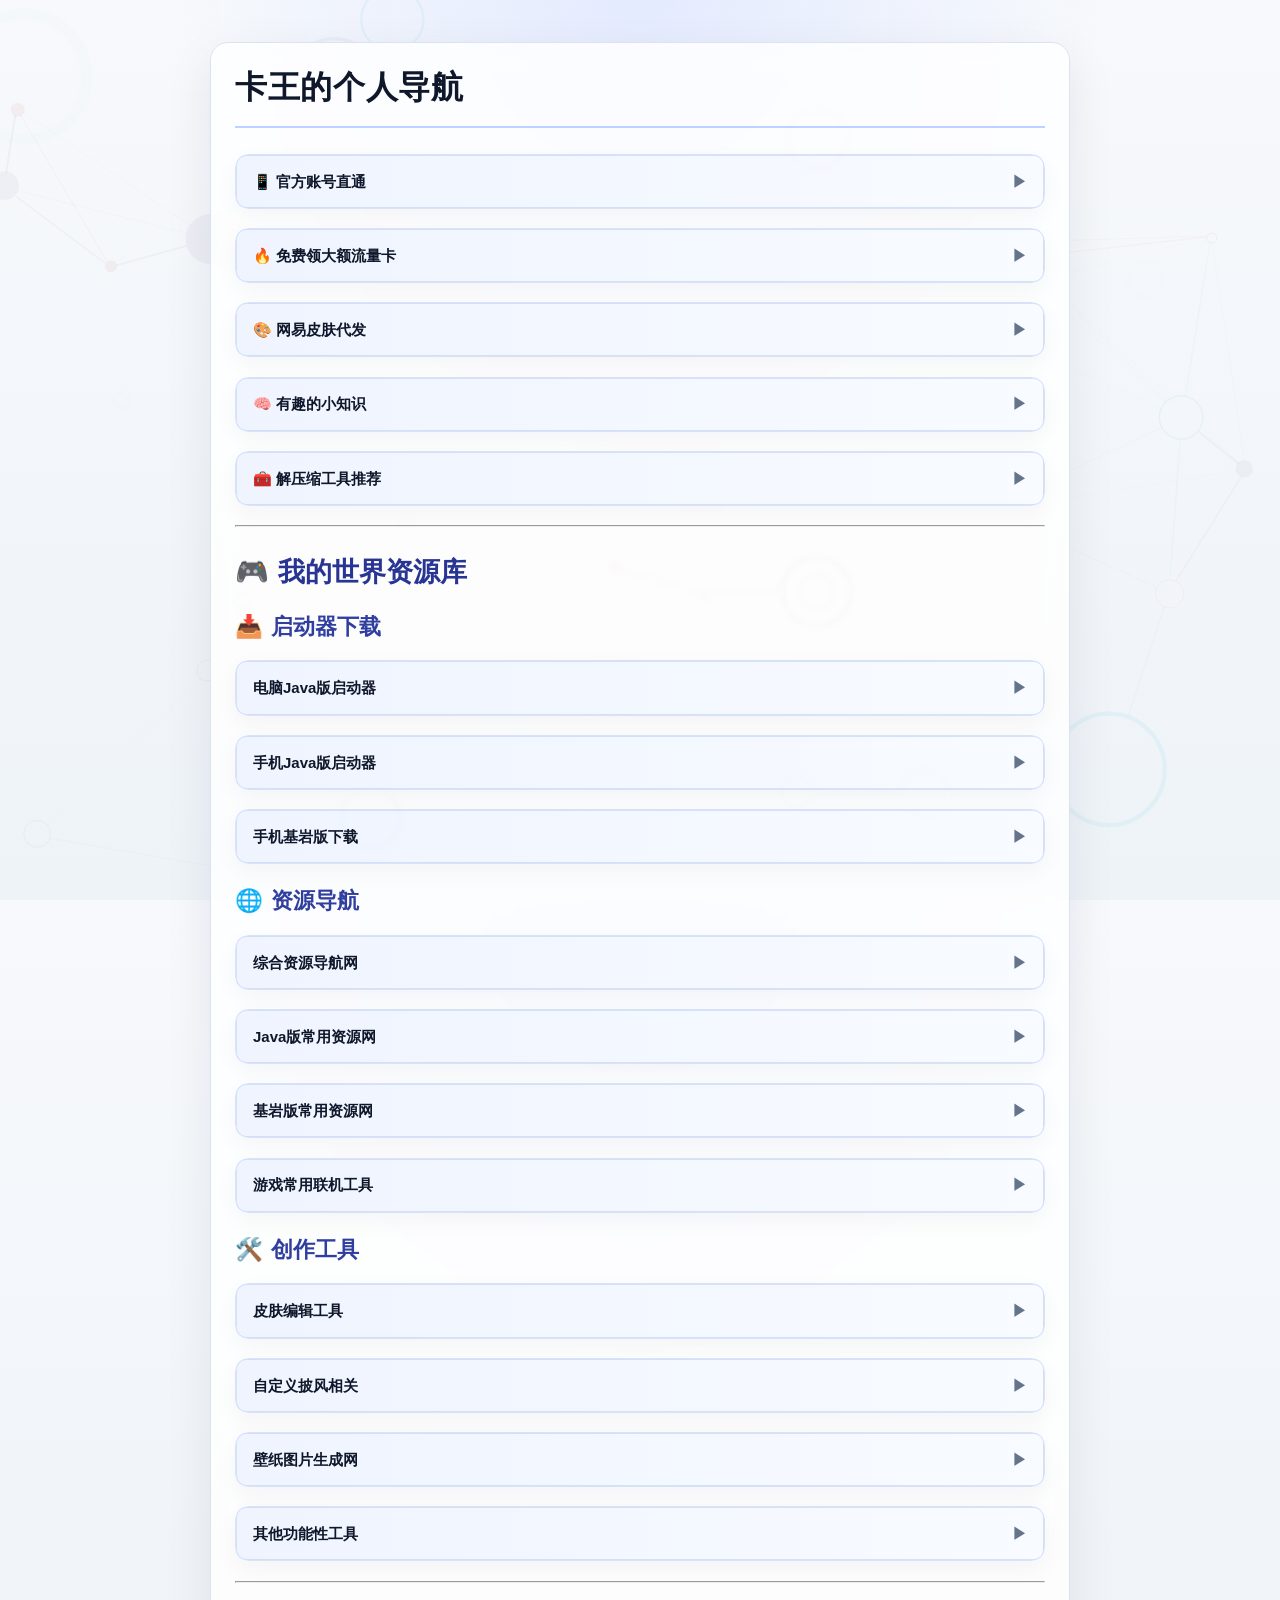
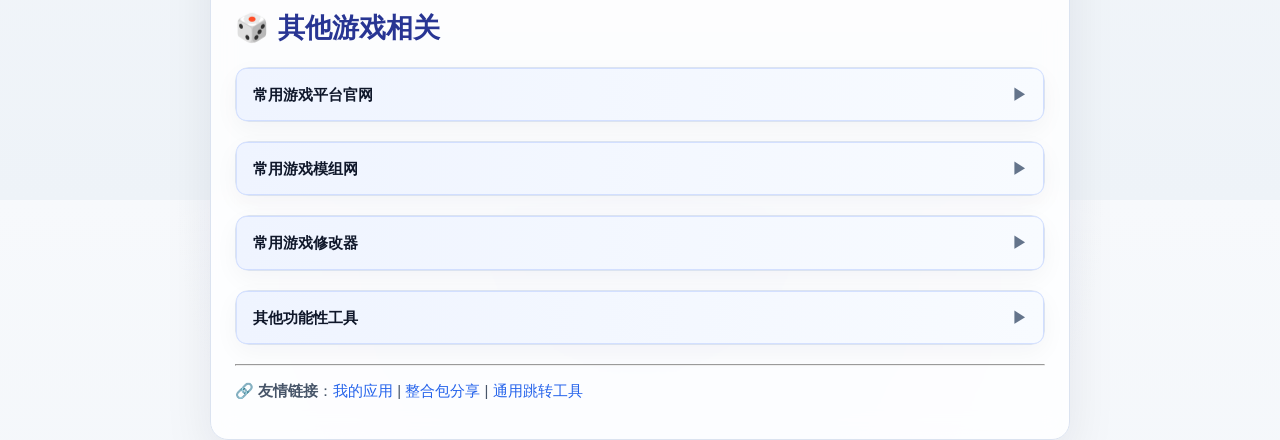
==== commit c1053842: "删除" ====
--- a/index.html
+++ b/index.html
@@ -74,6 +74,7 @@
                 </p>
             </details>
         </details>
+        <!--
         <details>
             <summary>💻 我的世界代安装服务</summary>
             <p>🍁 <strong>服务说明</strong>：收费<br>
@@ -93,6 +94,7 @@
                 </p>
             </details>
         </details>
+        -->
         <details>
             <summary>🧠 有趣的小知识</summary>
             <details>
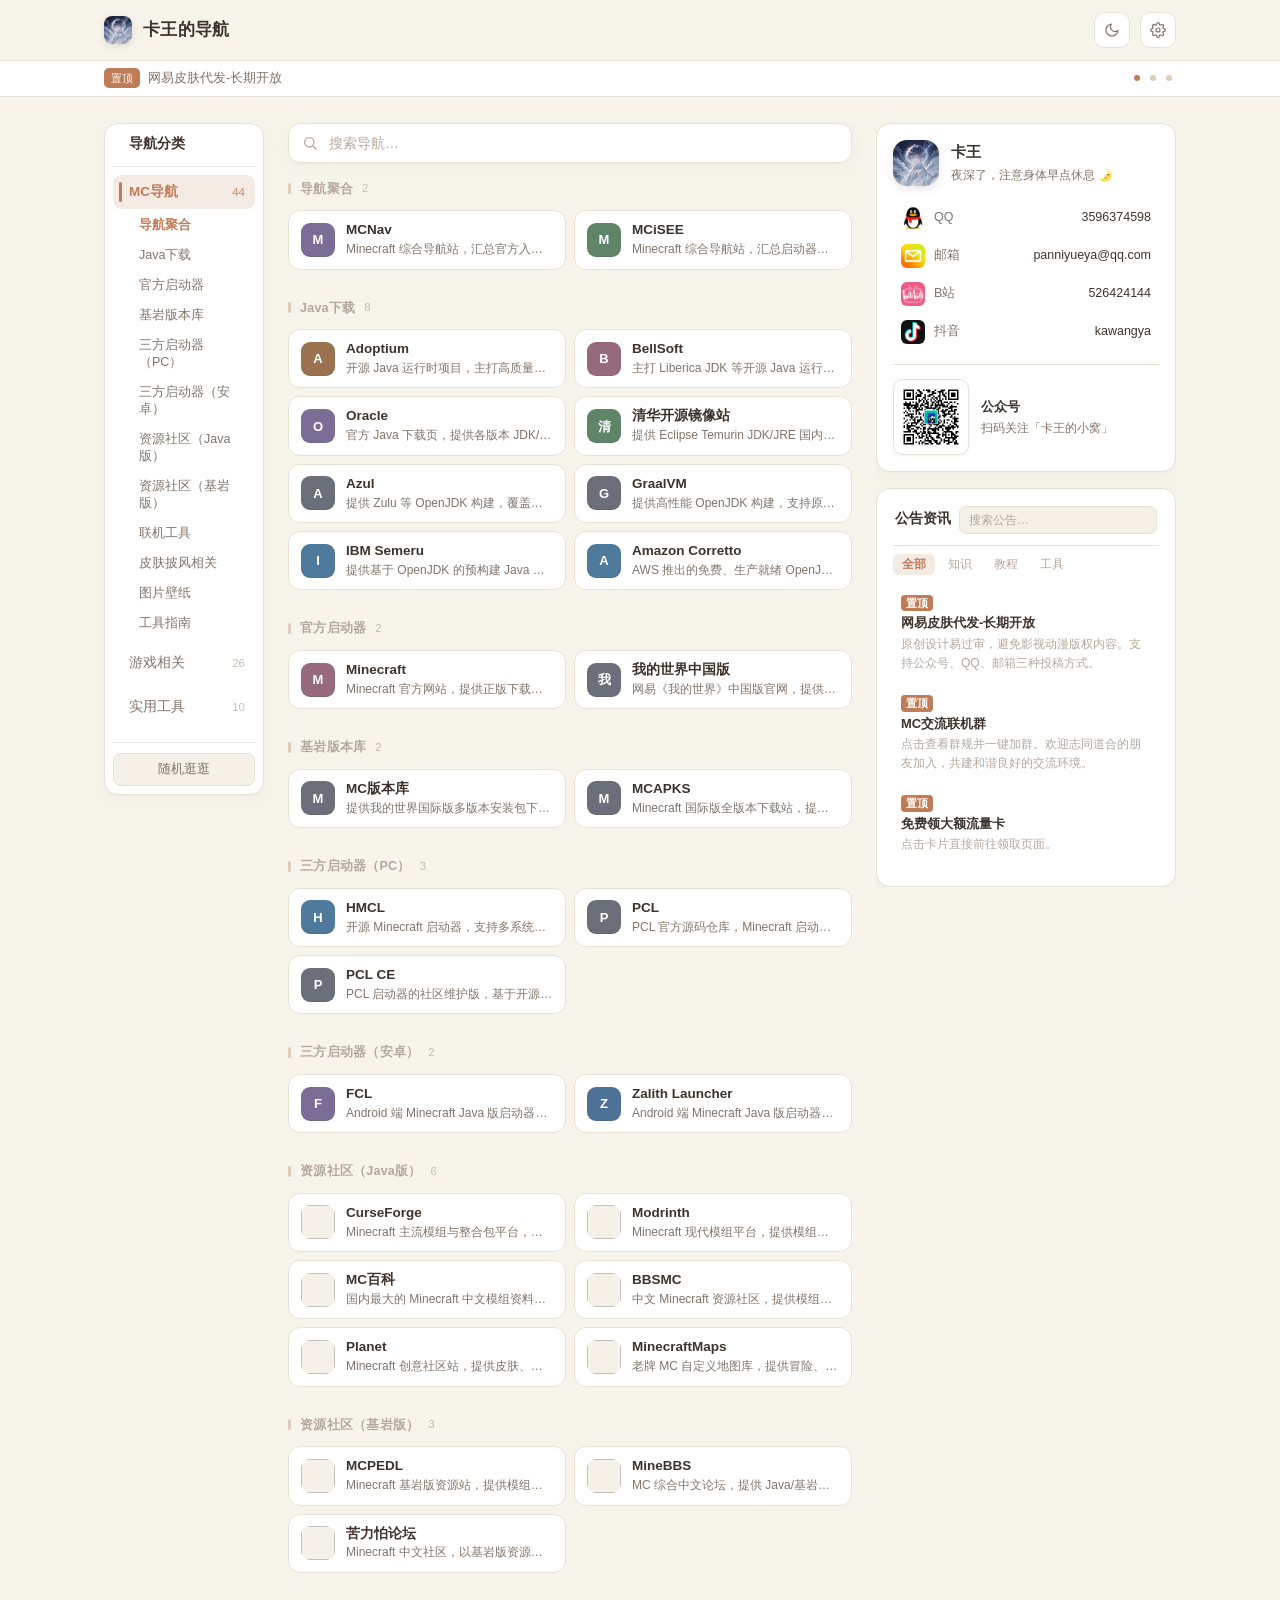
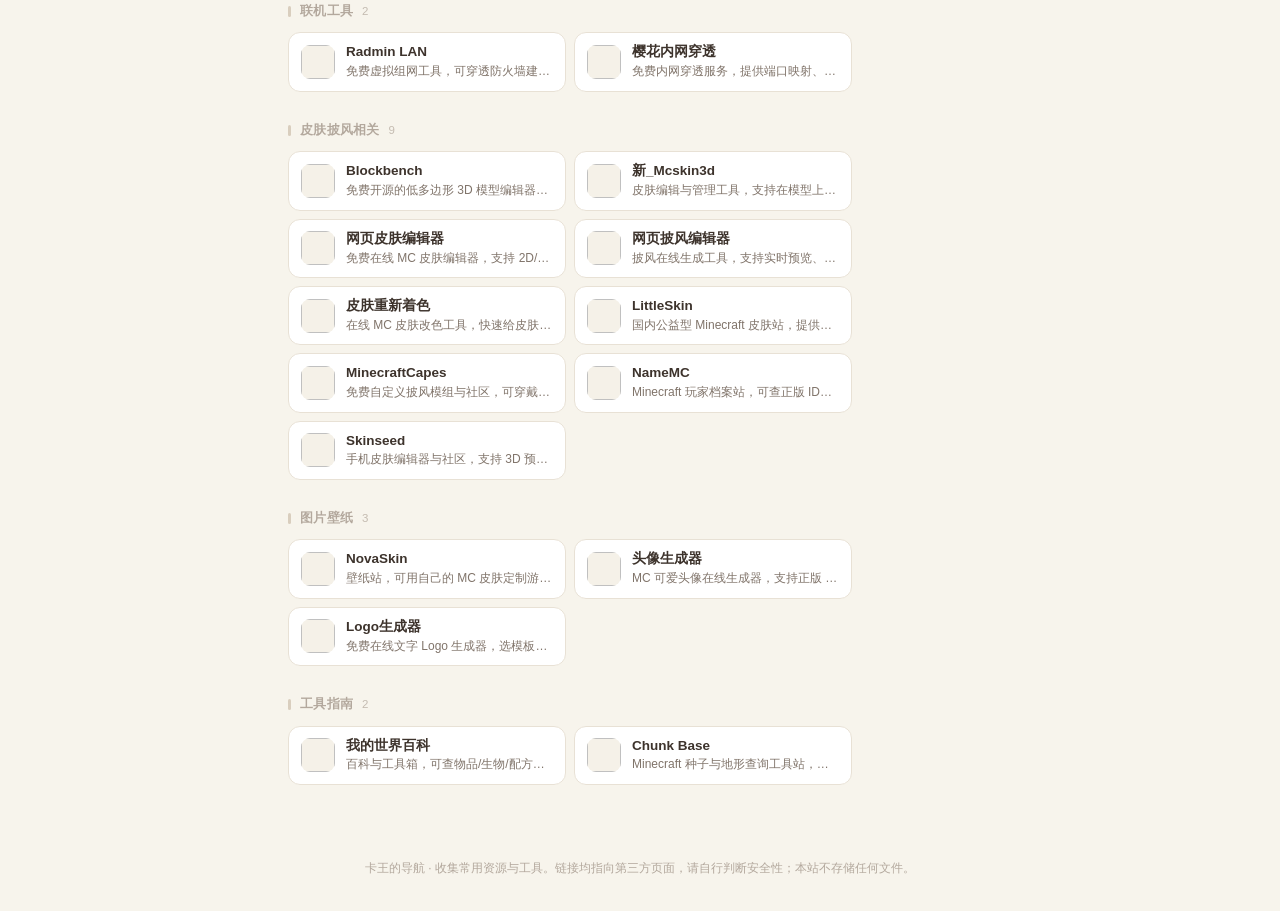
==== commit 80c66249: "新导航" ====
--- a/index.html
+++ b/index.html
@@ -1,787 +1,360 @@
 <!DOCTYPE html>
-<html lang="zh-CN">
-
+<html lang="zh-CN" data-theme="light" data-theme-color="orange">
 <head>
-    <meta charset="UTF-8">
-    <meta name="viewport" content="width=device-width, initial-scale=1">
-    <meta name="author" content="卡王吖">
-    <meta name="description" content="卡王的个人导航">
-    <title>卡王的个人导航</title>
-    <link rel="canonical" href="https://kawangya.github.io/kw-nav/">
-    <link rel="icon" href="images/favicon.ico" type="image/x-icon">
-    <link rel="apple-touch-icon" href="images/apple-touch-icon.png">
-    <meta property="og:title" content="卡王的个人导航">
-    <meta property="og:description" content="我的世界（Minecraft）资源、工具与实用链接一站式入口">
-    <meta property="og:type" content="website">
-    <meta property="og:url" content="https://kawangya.github.io/kw-nav/">
-    <meta property="og:image" content="https://kawangya.github.io/kw-nav/images/apple-touch-icon.png">
-    <link rel="stylesheet" href="css/aistyle.css">
+  <meta charset="UTF-8">
+  <meta name="viewport" content="width=device-width, initial-scale=1">
+  <meta name="author" content="卡王">
+  <meta name="description" content="卡王的导航">
+  <title>卡王的导航</title>
+
+  <link rel="icon" href="images/favicon.ico" type="image/x-icon">
+  <link rel="apple-touch-icon" href="images/apple-touch-icon.png">
+
+  <meta property="og:title" content="卡王的导航">
+  <meta property="og:description" content="资源、工具与实用链接一站式入口">
+  <meta property="og:type" content="website">
+  <meta property="og:url" content="https://kawangya.github.io/ceshi/">
+  <meta property="og:image" content="https://kawangya.github.io/ceshi/images/apple-touch-icon.png">
+
+  <!-- 首屏主题兜底：避免深色模式闪白 -->
+  <script>
+    (function () {
+      try {
+        var s = localStorage.getItem('site.theme');
+        var theme = (!s || s === 'system')
+          ? (matchMedia('(prefers-color-scheme: dark)').matches ? 'dark' : 'light')
+          : s;
+        document.documentElement.dataset.theme = theme;
+
+        var raw = localStorage.getItem('site.settings');
+        if (raw) {
+          try {
+            var st = JSON.parse(raw);
+            if (st && st.themeColor) document.documentElement.dataset.themeColor = st.themeColor;
+          } catch (e) {}
+        }
+      } catch (e) {}
+    })();
+  </script>
+
+  <link rel="stylesheet" href="data/style.css">
 </head>
-
 <body>
-    <div id="encrypted-container">
-        <h1>卡王的个人导航</h1>
-        <details>
-            <summary><strong>📱 官方账号直通</strong></summary>
-            <p><strong>关注社交账号</strong><br>
-                <a href="https://space.bilibili.com/526424144">哔哩哔哩</a> | <a
-                    href="https://v.douyin.com/iLSLj2mq/">抖音</a> | <a
-                    href="https://qun.qq.com/universal-share/share?ac=1&amp;authKey=djlt%2BM%2FfbRUkFnAFUbgdNnt%2BF6g8tbJ42Anr%2BnfRVx0SvlMBZqmnouyfMJJqyxNd&amp;busi_data=eyJncm91cENvZGUiOiI2MjQwNzU3NjIiLCJ0b2tlbiI6InIvb09EaVZXeUVEM0VwYkx0MndpcmRjZG13WG5VOXhtZDc3VWp2Skc0WitWWm5KWkJGaEhiQTFzRnNaWUx3VkwiLCJ1aW4iOiIzNTk2Mzc0NTk4In0%3D&amp;data=yKTbOZCq3x7Ay5qnrDj8ERshAK-QnTGv5E9WQBbykECHDlit5Nbk7J6xvv6oNDbTUgQo76IGpsL-2skrgP6FjA&amp;svctype=4&amp;tempid=h5_group_info">MC交流联机群</a>
-            </p>
-            <p><strong>关注公众号【卡王的小窝】</strong>
-                <img src="images/wxgzh.png" alt="公众号" style="cursor: zoom-in;">
-            </p>
-        </details>
-        <details>
-            <summary>🔥 免费领大额流量卡</summary>
-            <p><strong>专属通道</strong>：<a href="https://172.lot-ml.com/ProductEn/index/2afe80abb66de5b9">👉 立即领取</a>
-            </p>
-        </details>
-        <details>
-            <summary>🎨 网易皮肤代发</summary>
-            <p><strong>📬 投稿方式</strong>：</p>
-            <ul>
-                <li>公众号：卡王的小窝</li>(皮肤可以以文件形式发送或发送网盘链接)
-                <li>QQ：<a href="https://qm.qq.com/q/rqS3pr5QkM">3596374598</a>[备注来意]</li>(皮肤可勾选原图直接发送或以文件形式发送或发送网盘链接)
-                <li>邮箱：<a href="mailto:panniyueya@qq.com">panniyueya@qq.com</a></li>(皮肤以附件形式添加或发送网盘链接)
-            </ul>
-            <p><strong>📋 投稿须知</strong>：</p>
-            <ol>
-                <li>原创设计易过审核 ✨</li>
-                <li>避免影视动漫角色等版权内容</li>
-                <li>更多须知见<a
-                        href="https://mc.163.com/dev/mcmanual/mc-dev/mcguide/35-上架与入驻/课程03-组件上架的规范及过审攻略.html">官方说明</a>
-                </li>
-            </ol>
-            <p><strong>📝 投稿格式</strong>：</p>
-            <div class="code-wrapper">
-                <button class="copy-btn">复制</button>
-                <pre><code>皮肤名称：
-皮肤风格：（原版,科幻,神话,其他）
-皮肤类型：（粗臂或细臂）
-皮肤简介：（可选项）
-皮肤文件：（按上方投稿方式有不同的发送要求）
-皮肤封面：（可选项）
-</code></pre>
-            </div>
-            <p><strong>🖼️ 投稿演示</strong>：<a
-                    href="https://mp.weixin.qq.com/s/dQ9c5c7iXxCwPoyPrNNOQw">https://mp.weixin.qq.com/s/dQ9c5c7iXxCwPoyPrNNOQw</a>
-            </p>
-            <details>
-                <summary>📲 扫码添加QQ</summary>
-                <p><a href="https://qm.qq.com/q/rqS3pr5QkM">👉 点击快速添加</a><br>
-                    <img src="images/qqhy.png" alt="联系方式" style="cursor: zoom-in;">
-                </p>
-            </details>
-        </details>
-        <!--
-        <details>
-            <summary>💻 我的世界代安装服务</summary>
-            <p>🍁 <strong>服务说明</strong>：收费<br>
-                ✅ <strong>支持系统</strong>：Windows<br>
-                ✅ <strong>必备工具</strong>：<a href="https://www.todesk.com/">ToDesk</a>或<a
-                    href="https://uuyc.163.com/">UU远程</a><br>
-                💰 <strong>服务费用</strong>：5-10元<br>
-                📞 <strong>联系QQ</strong>：3596374598 </p>
-            <p>📚 <strong>自助方案</strong>：<br>
-                <a href="https://www.bilibili.com/video/BV1RF7WzHEqo/">视频安装教程</a> | <a
-                    href="https://mp.weixin.qq.com/s/ZwgyzszJt6uSKCpi15Y51w">图文指南</a>
-            </p>
-            <details>
-                <summary>📲 扫码添加QQ</summary>
-                <p><a href="https://qm.qq.com/q/rqS3pr5QkM">👉 点击快速添加</a><br>
-                    <img src="images/qqhy.png" alt="联系方式" style="cursor: zoom-in;">
-                </p>
-            </details>
-        </details>
-        -->
-        <details>
-            <summary>🧠 有趣的小知识</summary>
-            <details>
-                <summary>🎓 小知识大杂烩</summary>
-                <p><a href="https://mp.weixin.qq.com/s/fXPEWOPiUw_QUg8_We6URA">有趣的翻译工具</a> | <a
-                        href="pages/llqssyf.html">浏览器搜索语法</a>
-                    | <a href="https://mp.weixin.qq.com/s/KyisjncKDKrzFEzM6Fd4kA">蓝奏云apk文件下载教学</a></p>
-            </details>
-            <details>
-                <summary>⚙️ MC实用小知识</summary>
-                <p><strong>崩溃日志分析指南</strong></p>
-                <ol>
-                    <li><strong>查找日志</strong>：<code>.minecraft/crash-reports</code> 或 <code>/logs</code></li>
-                    <li><strong>在线分析</strong>：<a href="https://mclo.gs/">mclo.gs</a></li>
-                    <li><strong>AI诊断</strong>：复制错误代码询问AI</li>
-                    <li><strong>重点识别</strong>：关注最后报错段落</li>
-                    <li><strong>社区求助</strong>：附日志文件礼貌提问</li>
-                </ol>
-            </details>
-            <details>
-                <summary>🌐 制作网页套壳APP[手机安卓端]</summary>
-                <p><strong>FusionApp2.0</strong></p>
-                <table>
-                    <thead>
-                        <tr>
-                            <th>网址名称</th>
-                            <th>网址链接</th>
-                        </tr>
-                    </thead>
-                    <tbody>
-                        <tr>
-                            <td>FusionApp原版</td>
-                            <td><a
-                                    href="https://xiyatu.lanzouq.com/b00hpvsa3g">https://xiyatu.lanzouq.com/b00hpvsa3g</a>
-                            </td>
-                        </tr>
-                        <tr>
-                            <td>FusionApp修改版</td>
-                            <td><a
-                                    href="https://xiyatu.lanzouq.com/b00hpwl25e">https://xiyatu.lanzouq.com/b00hpwl25e</a>
-                            </td>
-                        </tr>
-                        <tr>
-                            <td>辅助工具(代码手册等)</td>
-                            <td><a href="https://xiyatu.lanzouq.com/b04lb88gj">https://xiyatu.lanzouq.com/b04lb88gj</a>
-                            </td>
-                        </tr>
-                        <tr>
-                            <td>部分开源项目</td>
-                            <td><a
-                                    href="https://xiyatu.lanzouq.com/b00hqb3nfc">https://xiyatu.lanzouq.com/b00hqb3nfc</a>
-                            </td>
-                        </tr>
-                        <tr>
-                            <td>lua官方解密工具</td>
-                            <td><a
-                                    href="https://xiyatu.lanzouq.com/b00hqdgfgf">https://xiyatu.lanzouq.com/b00hqdgfgf</a>
-                            </td>
-                        </tr>
-                        <tr>
-                            <td>简单的教学</td>
-                            <td><a href="https://www.bilibili.com/video/BV1srxRe9EU7/">简易网页套壳教程模板(上)</a><br><a
-                                    href="https://www.bilibili.com/video/BV1xrxRe9E53/">简易网页套壳教程模板(中)</a><br><a
-                                    href="https://www.bilibili.com/video/BV1N816YyEYL/">简易网页套壳教程模板(下)</a><br><a
-                                    href="https://www.bilibili.com/video/BV1GkNgeXEZA/">简易远程请求教学</a></td>
-                        </tr>
-                    </tbody>
-                </table>
-                <p><strong>其他套壳工具</strong></p>
-                <table>
-                    <thead>
-                        <tr>
-                            <th>网址名称</th>
-                            <th>网址链接</th>
-                        </tr>
-                    </thead>
-                    <tbody>
-                        <tr>
-                            <td>网页转应用</td>
-                            <td><a href="https://wwkp.lanzouv.com/s/wyzyy">https://wwkp.lanzouv.com/s/wyzyy</a><br><a
-                                    href="https://wwkp.lanzouv.com/s/wyzapp">https://wwkp.lanzouv.com/s/wyzapp</a></td>
-                        </tr>
-                        <tr>
-                            <td>MT浏览器</td>
-                            <td><a
-                                    href="https://kawang.lanzoul.com/iu1Cx25zufdg">https://kawang.lanzoul.com/iu1Cx25zufdg</a>
-                            </td>
-                        </tr>
-                    </tbody>
-                </table>
-            </details>
-        </details>
-        <details>
-            <summary>🧰 解压缩工具推荐</summary>
-            <table>
-                <thead>
-                    <tr>
-                        <th>工具名称</th>
-                        <th>平台</th>
-                        <th>特点</th>
-                        <th>链接</th>
-                    </tr>
-                </thead>
-                <tbody>
-                    <tr>
-                        <td>Bandizip</td>
-                        <td>PC</td>
-                        <td>高效解压</td>
-                        <td><a href="https://www.bandisoft.com/bandizip/">官网</a></td>
-                    </tr>
-                    <tr>
-                        <td>7-zip</td>
-                        <td>PC</td>
-                        <td>开源免费</td>
-                        <td><a href="https://www.7-zip.org/">官网</a></td>
-                    </tr>
-                    <tr>
-                        <td>MT管理器</td>
-                        <td>安卓</td>
-                        <td>高效无广告</td>
-                        <td><a href="https://mt2.cn/">官网</a></td>
-                    </tr>
-                    <tr>
-                        <td>ZArchiver</td>
-                        <td>安卓</td>
-                        <td>专业版</td>
-                        <td><a href="https://kawang.lanzoul.com/izM822xcu82d">下载</a></td>
-                    </tr>
-                    <tr>
-                        <td>NP管理器</td>
-                        <td>安卓</td>
-                        <td>无广告</td>
-                        <td><a href="http://normalplayer.top">官网</a></td>
-                    </tr>
-                </tbody>
-            </table>
-        </details>
-        <hr>
-        <h2>🎮 我的世界资源库</h2>
-        <h3>📥 启动器下载</h3>
-        <details>
-            <summary>电脑Java版启动器</summary>
-            <p><strong>💡 Java下载</strong>：<a href="https://bell-sw.com/pages/downloads/">推荐下载</a> | <a
-                    href="https://mirrors.tuna.tsinghua.edu.cn/Adoptium/">清华镜像</a></p>
-            <table>
-                <thead>
-                    <tr>
-                        <th>启动器名称</th>
-                        <th>下载链接</th>
-                    </tr>
-                </thead>
-                <tbody>
-                    <tr>
-                        <td>官方启动器</td>
-                        <td><a href="https://www.minecraft.net/zh-hans">https://www.minecraft.net/zh-hans</a></td>
-                    </tr>
-                    <tr>
-                        <td>网易启动器</td>
-                        <td><a href="https://mc.163.com">https://mc.163.com</a></td>
-                    </tr>
-                    <tr>
-                        <td>HMCL</td>
-                        <td><a href="https://hmcl.huangyuhui.net">https://hmcl.huangyuhui.net</a></td>
-                    </tr>
-                    <tr>
-                        <td>PCL2</td>
-                        <td><a href="https://afdian.com/a/LTCat">https://afdian.com/a/LTCat</a><br><a
-                                href="https://ifdian.net/a/LTCat">https://ifdian.net/a/LTCat</a><br><a
-                                href="https://ltcat.lanzouv.com/b0aj6gsid">蓝奏云下载(提取码:pcl2)</a></td>
-                    </tr>
-                    <tr>
-                        <td>PCL2-CE</td>
-                        <td><a
-                                href="https://github.com/PCL-Community/PCL2-CE/">https://github.com/PCL-Community/PCL2-CE/</a>
-                        </td>
-                    </tr>
-                </tbody>
-            </table>
-        </details>
-        <details>
-            <summary>手机Java版启动器</summary>
-            <table>
-                <thead>
-                    <tr>
-                        <th>启动器名称</th>
-                        <th>下载链接</th>
-                    </tr>
-                </thead>
-                <tbody>
-                    <tr>
-                        <td>FoldCraftLauncher</td>
-                        <td><a
-                                href="https://github.com/FCL-Team/FoldCraftLauncher">https://github.com/FCL-Team/FoldCraftLauncher</a>
-                        </td>
-                    </tr>
-                    <tr>
-                        <td>ZalithLauncher</td>
-                        <td><a
-                                href="https://github.com/ZalithLauncher/ZalithLauncher2">https://github.com/ZalithLauncher/ZalithLauncher2</a>
-                        </td>
-                    </tr>
-                    <tr>
-                        <td>pojavlauncher</td>
-                        <td><a href="https://pojavlauncher.app">https://pojavlauncher.app</a></td>
-                    </tr>
-                </tbody>
-            </table>
-        </details>
-        <details>
-            <summary>手机基岩版下载</summary>
-            <p><strong>📚 教程指南</strong>：<a href="https://mp.weixin.qq.com/s/7TMCY8HGRPoofYZMHl-NAw">安卓下载教程</a> | <a
-                    href="https://mp.weixin.qq.com/s/2iw1TpS5BCnBE1wDP4C92g">PC正版下载教程</a> | <a
-                    href="https://mp.weixin.qq.com/s/yVC4yvbLnjDuHSRoff6cpA">模组使用教程</a></p>
-            <table>
-                <thead>
-                    <tr>
-                        <th>资源站点</th>
-                        <th>网址链接</th>
-                    </tr>
-                </thead>
-                <tbody>
-                    <tr>
-                        <td>网易版</td>
-                        <td><a href="https://mc.163.com">https://mc.163.com</a></td>
-                    </tr>
-                    <tr>
-                        <td>MC版本库</td>
-                        <td><a href="http://bbk.endyun.ltd">http://bbk.endyun.ltd</a></td>
-                    </tr>
-                    <tr>
-                        <td>星月版本库</td>
-                        <td><a
-                                href="https://spectrollay.github.io/minecraft_repository">https://spectrollay.github.io/minecraft_repository</a>
-                        </td>
-                    </tr>
-                    <tr>
-                        <td>MineAPK版本库</td>
-                        <td><a href="https://www.mineapk.cn">https://www.mineapk.cn</a></td>
-                    </tr>
-                    <tr>
-                        <td>klplt国际版下载</td>
-                        <td><a href="http://mcapks.net">http://mcapks.net</a></td>
-                    </tr>
-                </tbody>
-            </table>
-        </details>
-        <h3>🌐 资源导航</h3>
-        <details>
-            <summary>综合资源导航网</summary>
-            <table>
-                <thead>
-                    <tr>
-                        <th>网址名称</th>
-                        <th>网址链接</th>
-                    </tr>
-                </thead>
-                <tbody>
-                    <tr>
-                        <td>MCNav导航网</td>
-                        <td><a href="https://www.mcnav.net/">https://www.mcnav.net/</a></td>
-                    </tr>
-                    <tr>
-                        <td>所见皆是MC</td>
-                        <td><a href="https://mcisee.top/">https://mcisee.top/</a></td>
-                    </tr>
-                </tbody>
-            </table>
-        </details>
-        <details>
-            <summary>Java版常用资源网</summary>
-            <table>
-                <thead>
-                    <tr>
-                        <th>网址名称</th>
-                        <th>网址链接</th>
-                    </tr>
-                </thead>
-                <tbody>
-                    <tr>
-                        <td>诅咒锻造</td>
-                        <td><a href="https://www.curseforge.com/minecraft">https://www.curseforge.com/minecraft</a></td>
-                    </tr>
-                    <tr>
-                        <td>莫德林斯</td>
-                        <td><a href="https://modrinth.com/">https://modrinth.com/</a></td>
-                    </tr>
-                    <tr>
-                        <td>MC百科</td>
-                        <td><a href="https://www.mcmod.cn/">https://www.mcmod.cn/</a></td>
-                    </tr>
-                    <tr>
-                        <td>BBSMC论坛</td>
-                        <td><a href="https://bbsmc.net/">https://bbsmc.net/</a></td>
-                    </tr>
-                    <tr>
-                        <td>PMC社区(地球)</td>
-                        <td><a href="https://www.planetminecraft.com/">https://www.planetminecraft.com/</a></td>
-                    </tr>
-                    <tr>
-                        <td>MC地图</td>
-                        <td><a href="https://www.minecraftmaps.com/">https://www.minecraftmaps.com/</a></td>
-                    </tr>
-                </tbody>
-            </table>
-        </details>
-        <details>
-            <summary>基岩版常用资源网</summary>
-            <table>
-                <thead>
-                    <tr>
-                        <th>网址名称</th>
-                        <th>网址链接</th>
-                    </tr>
-                </thead>
-                <tbody>
-                    <tr>
-                        <td>DL论坛</td>
-                        <td><a href="https://mcpedl.com">https://mcpedl.com</a></td>
-                    </tr>
-                    <tr>
-                        <td>MineBBS中文论坛</td>
-                        <td><a href="https://www.minebbs.com/">https://www.minebbs.com/</a></td>
-                    </tr>
-                    <tr>
-                        <td>苦力怕论坛</td>
-                        <td><a href="https://klpbbs.com/">https://klpbbs.com/</a></td>
-                    </tr>
-                </tbody>
-            </table>
-        </details>
-        <details>
-            <summary>游戏常用联机工具</summary>
-            <table>
-                <thead>
-                    <tr>
-                        <th>网址名称</th>
-                        <th>网址链接</th>
-                    </tr>
-                </thead>
-                <tbody>
-                    <tr>
-                        <td>LAN局域网</td>
-                        <td><a href="https://www.radmin-lan.cn/">https://www.radmin-lan.cn/</a></td>
-                    </tr>
-                    <tr>
-                        <td>樱花内网穿透</td>
-                        <td><a href="https://www.natfrp.com/">https://www.natfrp.com/</a></td>
-                    </tr>
-                </tbody>
-            </table>
-        </details>
-        <h3>🛠️ 创作工具</h3>
-        <details>
-            <summary>皮肤编辑工具</summary>
-            <table>
-                <thead>
-                    <tr>
-                        <th>网址名称</th>
-                        <th>网址链接</th>
-                        <th>适用设备</th>
-                    </tr>
-                </thead>
-                <tbody>
-                    <tr>
-                        <td>Skinseed汉化版</td>
-                        <td><a
-                                href="https://kawang.lanzoul.com/b0xwto5hg">https://kawang.lanzoul.com/b0xwto5hg</a>密码：kawang
-                        </td>
-                        <td>手机</td>
-                    </tr>
-                    <tr>
-                        <td>Mcskin3d汉化版</td>
-                        <td><a
-                                href="https://kawang.lanzoul.com/ieJDI423aszi">https://kawang.lanzoul.com/ieJDI423aszi</a>
-                        </td>
-                        <td>电脑</td>
-                    </tr>
-                    <tr>
-                        <td>MCSkinn(新Mcskin3d)</td>
-                        <td><a
-                                href="https://apps.microsoft.com/detail/9N8SJT329HH1">https://apps.microsoft.com/detail/9N8SJT329HH1</a>
-                        </td>
-                        <td>电脑</td>
-                    </tr>
-                    <tr>
-                        <td>Blockbench</td>
-                        <td><a href="https://www.blockbench.net/">https://www.blockbench.net/</a></td>
-                        <td>电脑</td>
-                    </tr>
-                    <tr>
-                        <td>皮肤一键重新着色</td>
-                        <td><a href="https://www.mcskinrecolor.com/">https://www.mcskinrecolor.com/</a></td>
-                        <td>通用</td>
-                    </tr>
-                    <tr>
-                        <td>网页皮肤编辑器</td>
-                        <td><a
-                                href="https://www.planetminecraft.com/skin-editor/">https://www.planetminecraft.com/skin-editor/</a><br><a
-                                href="https://minecraftskineditor.org/">https://minecraftskineditor.org/</a><br><a
-                                href="https://studio.tdogmc.cn/">https://studio.tdogmc.cn/</a></td>
-                        <td>通用</td>
-                    </tr>
-                    <tr>
-                        <td>网页披风编辑器</td>
-                        <td><a
-                                href="https://lraty-li.github.io/Minecraft-Cape-Generator/">https://lraty-li.github.io/Minecraft-Cape-Generator/</a>
-                        </td>
-                        <td>通用</td>
-                    </tr>
-                </tbody>
-            </table>
-        </details>
-        <details>
-            <summary>自定义披风相关</summary>
-            <p><strong>🎥 教程</strong>：<a href="https://www.bilibili.com/video/BV1VL411q7Vt/">视频教程</a> | <a
-                    href="https://mp.weixin.qq.com/s/02cXHhFw7Qk2G-0Fy1qdwA">图文教程</a></p>
-            <table>
-                <thead>
-                    <tr>
-                        <th>网址名称</th>
-                        <th>网址链接</th>
-                        <th>类型</th>
-                        <th>是否需正版</th>
-                    </tr>
-                </thead>
-                <tbody>
-                    <tr>
-                        <td>皮肤站</td>
-                        <td><a href="https://littleskin.cn/">https://littleskin.cn/</a><br><a
-                                href="https://mcskin.com.cn/">https://mcskin.com.cn/</a></td>
-                        <td>外置登录</td>
-                        <td>无需</td>
-                    </tr>
-                    <tr>
-                        <td>MC披风</td>
-                        <td><a href="https://minecraftcapes.net/">https://minecraftcapes.net/</a></td>
-                        <td>Mod</td>
-                        <td>需要</td>
-                    </tr>
-                </tbody>
-            </table>
-        </details>
-        <details>
-            <summary>壁纸图片生成网</summary>
-            <table>
-                <thead>
-                    <tr>
-                        <th>网址名称</th>
-                        <th>网址链接</th>
-                    </tr>
-                </thead>
-                <tbody>
-                    <tr>
-                        <td>个性化壁纸</td>
-                        <td><a href="https://wallpapers.novaskin.me/">https://wallpapers.novaskin.me/</a><br><a
-                                href="https://www.minepix.app/">https://www.minepix.app/</a></td>
-                    </tr>
-                    <tr>
-                        <td>可爱头像生成器</td>
-                        <td><a href="https://mccag.cn/">https://mccag.cn/</a></td>
-                    </tr>
-                    <tr>
-                        <td>PFP头像生成器</td>
-                        <td><a href="https://minecraftpfp.com/">https://minecraftpfp.com/</a></td>
-                    </tr>
-                    <tr>
-                        <td>徽标和图像生成器</td>
-                        <td><a href="https://ja.cooltext.com/">https://ja.cooltext.com/</a></td>
-                    </tr>
-                    <tr>
-                        <td>MC风格文字</td>
-                        <td><a href="https://textcraft.net/">https://textcraft.net/</a></td>
-                    </tr>
-                    <tr>
-                        <td>多彩文本生成器</td>
-                        <td><a href="https://colorize.fun/en/minecraft">https://colorize.fun/en/minecraft</a></td>
-                    </tr>
-                    <tr>
-                        <td>3D风格文字生成</td>
-                        <td><a href="https://3dtext.easecation.net/">https://3dtext.easecation.net/</a></td>
-                    </tr>
-                </tbody>
-            </table>
-        </details>
-        <details>
-            <summary>其他功能性工具</summary>
-            <table>
-                <thead>
-                    <tr>
-                        <th>网址名称</th>
-                        <th>网址链接</th>
-                        <th>适用设备</th>
-                    </tr>
-                </thead>
-                <tbody>
-                    <tr>
-                        <td>我的世界wiki</td>
-                        <td><a href="https://zh.minecraft.wiki/">https://zh.minecraft.wiki/</a></td>
-                        <td>通用</td>
-                    </tr>
-                    <tr>
-                        <td>NameMC皮肤站</td>
-                        <td><a href="https://namemc.com/">https://namemc.com/</a></td>
-                        <td>通用</td>
-                    </tr>
-                    <tr>
-                        <td>种子查看地图</td>
-                        <td><a href="https://www.chunkbase.com/">https://www.chunkbase.com/</a><br><a
-                                href="https://www.mcseeder.com/">https://www.mcseeder.com/</a></td>
-                        <td>通用</td>
-                    </tr>
-                    <tr>
-                        <td>命令助手</td>
-                        <td><a href="https://ca.projectxero.top/">https://ca.projectxero.top/</a></td>
-                        <td>手机</td>
-                    </tr>
-                    <tr>
-                        <td>指令生成器</td>
-                        <td><a href="https://www.mcmod.cn/tools/cbcreator/">https://www.mcmod.cn/tools/cbcreator/</a>
-                        </td>
-                        <td>通用</td>
-                    </tr>
-                    <tr>
-                        <td>渐变文字生成器</td>
-                        <td><a href="https://mcg.tuanzi.ink/">https://mcg.tuanzi.ink/</a></td>
-                        <td>电脑</td>
-                    </tr>
-                    <tr>
-                        <td>Minecraft工具</td>
-                        <td><a href="https://minecraft.tools/">https://minecraft.tools/</a></td>
-                        <td>通用</td>
-                    </tr>
-                    <tr>
-                        <td>McSounds音效网</td>
-                        <td><a href="http://o.xbottle.top/mcsounds/">http://o.xbottle.top/mcsounds/</a></td>
-                        <td>通用</td>
-                    </tr>
-                    <tr>
-                        <td>正版用户查询</td>
-                        <td><a href="https://mcskinsearch.com/">https://mcskinsearch.com/</a></td>
-                        <td>通用</td>
-                    </tr>
-                </tbody>
-            </table>
-        </details>
-        <hr>
-        <h2>🎲 其他游戏相关</h2>
-        <details>
-            <summary>常用游戏平台官网</summary>
-            <table>
-                <thead>
-                    <tr>
-                        <th>网址名称</th>
-                        <th>网址链接</th>
-                    </tr>
-                </thead>
-                <tbody>
-                    <tr>
-                        <td>Steam</td>
-                        <td><a href="https://store.steampowered.com/">https://store.steampowered.com/</a></td>
-                    </tr>
-                    <tr>
-                        <td>Epic</td>
-                        <td><a
-                                href="https://www.epicgames.com/site/zh-CN/home/">https://www.epicgames.com/site/zh-CN/home/</a>
-                        </td>
-                    </tr>
-                    <tr>
-                        <td>限免游戏情报站</td>
-                        <td><a href="https://freesteam.games/">https://freesteam.games/</a></td>
-                    </tr>
-                    <tr>
-                        <td>WeGame启动器</td>
-                        <td><a href="https://www.wegame.com.cn">https://www.wegame.com.cn</a></td>
-                    </tr>
-                    <tr>
-                        <td>独立开发者社区</td>
-                        <td><a href="https://itch.io/">https://itch.io/</a></td>
-                    </tr>
-                </tbody>
-            </table>
-        </details>
-        <details>
-            <summary>常用游戏模组网</summary>
-            <table>
-                <thead>
-                    <tr>
-                        <th>网址名称</th>
-                        <th>网址链接</th>
-                    </tr>
-                </thead>
-                <tbody>
-                    <tr>
-                        <td>香蕉网</td>
-                        <td><a href="https://gamebanana.com/">https://gamebanana.com/</a></td>
-                    </tr>
-                    <tr>
-                        <td>N网</td>
-                        <td><a href="https://www.nexusmods.com/">https://www.nexusmods.com/</a></td>
-                    </tr>
-                    <tr>
-                        <td>诅咒锻造</td>
-                        <td><a href="https://www.curseforge.com/">https://www.curseforge.com/</a></td>
-                    </tr>
-                    <tr>
-                        <td>Playground</td>
-                        <td><a href="https://www.playground.ru/">https://www.playground.ru/</a></td>
-                    </tr>
-                    <tr>
-                        <td>3DM MOD</td>
-                        <td><a href="https://mod.3dmgame.com/">https://mod.3dmgame.com/</a></td>
-                    </tr>
-                </tbody>
-            </table>
-        </details>
-        <details>
-            <summary>常用游戏修改器</summary>
-            <table>
-                <thead>
-                    <tr>
-                        <th>网址名称</th>
-                        <th>网址链接</th>
-                        <th>是否免费</th>
-                    </tr>
-                </thead>
-                <tbody>
-                    <tr>
-                        <td>CE修改器</td>
-                        <td><a href="https://www.cheatengine.org/">https://www.cheatengine.org/</a></td>
-                        <td>免费</td>
-                    </tr>
-                    <tr>
-                        <td>风灵月影</td>
-                        <td><a href="https://flingtrainer.com/">https://flingtrainer.com/</a></td>
-                        <td>免费</td>
-                    </tr>
-                    <tr>
-                        <td>WeMod</td>
-                        <td><a href="https://www.wemod.com/zh">https://www.wemod.com/zh</a></td>
-                        <td>未知</td>
-                    </tr>
-                    <tr>
-                        <td>小幸运修改器</td>
-                        <td><a href="https://www.xiaoxingjie.com/">https://www.xiaoxingjie.com/</a></td>
-                        <td>免费</td>
-                    </tr>
-                    <tr>
-                        <td>修改器下载工具</td>
-                        <td><a
-                                href="https://github.com/dyang886/Game-Cheats-Manager">https://github.com/dyang886/Game-Cheats-Manager</a>
-                        </td>
-                        <td>免费</td>
-                    </tr>
-                </tbody>
-            </table>
-        </details>
-        <details>
-            <summary>其他功能性工具</summary>
-            <table>
-                <thead>
-                    <tr>
-                        <th>网址名称</th>
-                        <th>网址链接</th>
-                    </tr>
-                </thead>
-                <tbody>
-                    <tr>
-                        <td>单机游戏存档修改器Save Editor</td>
-                        <td><a href="https://www.saveeditonline.com/">https://www.saveeditonline.com/</a></td>
-                    </tr>
-                    <tr>
-                        <td>单机游戏翻译修改工具mtool</td>
-                        <td><a href="https://mtool.app/">https://mtool.app/</a></td>
-                    </tr>
-                </tbody>
-            </table>
-        </details>
-        <hr>
-        <p><strong>🔗 友情链接</strong>：<a href="pages/wdyy.html">我的应用</a> | <a href="pages/zhbfx.html">整合包分享</a> | <a
-                href="pages/tytzgj.html">通用跳转工具</a></p>
-    </div>
-
-    <!-- 复制提示框 -->
-    <div class="copy-alert" id="copyAlert">复制成功!</div>
-
-    <script src="js/script.js"></script>
-    <script src="js/protect.min.js"></script>
+
+<!-- ===== 顶栏 ===== -->
+<header class="topbar">
+  <div class="topbar-inner">
+    <a class="brand" href="./" title="回到顶部 / 刷新页面">
+      <span class="brand-mark">
+        <img data-fallback src="images/apple-touch-icon.png" alt="卡王的导航">
+      </span>
+      <span class="brand-name">卡王的导航</span>
+    </a>
+
+    <button id="themeBtn" class="icon-btn" type="button" aria-label="切换深浅色模式">
+      <svg class="icon-moon" viewBox="0 0 24 24" fill="none" stroke="currentColor" stroke-width="1.8" stroke-linecap="round" stroke-linejoin="round">
+        <path d="M21 12.8A9 9 0 1 1 11.2 3a7 7 0 0 0 9.8 9.8z"></path>
+      </svg>
+      <svg class="icon-sun" viewBox="0 0 24 24" fill="none" stroke="currentColor" stroke-width="1.8" stroke-linecap="round" stroke-linejoin="round">
+        <circle cx="12" cy="12" r="4.2"></circle>
+        <path d="M12 2v2M12 20v2M4.9 4.9l1.4 1.4M17.7 17.7l1.4 1.4M2 12h2M20 12h2M4.9 19.1l1.4-1.4M17.7 6.3l1.4-1.4"></path>
+      </svg>
+    </button>
+
+    <button id="settingsBtn" class="icon-btn" type="button" aria-label="打开设置">
+      <svg viewBox="0 0 24 24" fill="none" stroke="currentColor" stroke-width="1.8" stroke-linecap="round" stroke-linejoin="round">
+        <circle cx="12" cy="12" r="3"></circle>
+        <path d="M19.4 15a1.65 1.65 0 0 0 .33 1.82l.06.06a2 2 0 0 1 0 2.83 2 2 0 0 1-2.83 0l-.06-.06a1.65 1.65 0 0 0-1.82-.33 1.65 1.65 0 0 0-1 1.51V21a2 2 0 0 1-2 2 2 2 0 0 1-2-2v-.09A1.65 1.65 0 0 0 9 19.4a1.65 1.65 0 0 0-1.82.33l-.06.06a2 2 0 0 1-2.83 0 2 2 0 0 1 0-2.83l.06-.06a1.65 1.65 0 0 0 .33-1.82 1.65 1.65 0 0 0-1.51-1H3a2 2 0 0 1-2-2 2 2 0 0 1 2-2h.09A1.65 1.65 0 0 0 4.6 9a1.65 1.65 0 0 0-.33-1.82l-.06-.06a2 2 0 0 1 0-2.83 2 2 0 0 1 2.83 0l.06.06a1.65 1.65 0 0 0 1.82.33H9a1.65 1.65 0 0 0 1-1.51V3a2 2 0 0 1 2-2 2 2 0 0 1 2 2v.09a1.65 1.65 0 0 0 1 1.51 1.65 1.65 0 0 0 1.82-.33l.06-.06a2 2 0 0 1 2.83 0 2 2 0 0 1 0 2.83l-.06.06a1.65 1.65 0 0 0-.33 1.82V9a1.65 1.65 0 0 0 1.51 1H21a2 2 0 0 1 2 2 2 2 0 0 1-2 2h-.09a1.65 1.65 0 0 0-1.51 1z"></path>
+      </svg>
+    </button>
+  </div>
+</header>
+
+<!-- ===== 公告条 ===== -->
+<div class="notice-bar" id="noticeBar" hidden>
+  <div class="notice-bar-inner">
+    <span class="bar-tag" id="barTag"></span>
+    <button class="bar-text" id="barText" type="button"></button>
+    <span class="bar-dots" id="barDots"></span>
+  </div>
+</div>
+
+<!-- ===== 主布局 ===== -->
+<main class="layout">
+
+  <!-- 左侧分类 -->
+  <aside class="cat-col" aria-label="导航大类">
+    <h2 class="cat-title">导航分类</h2>
+    <div class="cat-nav" id="catNav"></div>
+    <div class="cat-foot" id="catFoot" hidden>
+      <button class="cat-random" id="catRandom" type="button">随机逛逛</button>
+    </div>
+  </aside>
+
+  <!-- 中间导航 -->
+  <section class="main-col" aria-label="快捷导航">
+    <div class="nav-search" id="navSearch">
+      <div class="search-wrap">
+        <svg class="search-icon" viewBox="0 0 24 24" fill="none" stroke="currentColor" stroke-width="2" stroke-linecap="round" stroke-linejoin="round">
+          <circle cx="11" cy="11" r="7"></circle>
+          <line x1="21" y1="21" x2="16.65" y2="16.65"></line>
+        </svg>
+        <input id="search" type="search" placeholder="搜索导航…" autocomplete="off" aria-label="搜索导航">
+      </div>
+    </div>
+    <div class="group-nav" id="groupNav"></div>
+    <div id="navGroups"></div>
+    <div class="empty empty-lg" id="navEmpty" hidden>没有找到匹配的站点</div>
+  </section>
+
+  <!-- 右侧：个人 + 公告 -->
+  <aside class="side-col">
+
+    <section class="panel" aria-label="个人账号">
+      <div class="profile-top">
+        <div class="avatar">
+          <img data-fallback src="images/apple-touch-icon.png" alt="卡王">
+        </div>
+        <div class="profile-meta">
+          <div class="profile-name">卡王</div>
+          <div class="profile-bio" id="greetingText">MC 资源 / 皮肤代发 / 工具推荐</div>
+        </div>
+      </div>
+
+      <div class="account-list">
+        <a class="account-item" href="https://qm.qq.com/q/rqS3pr5QkM" target="_blank" rel="noopener" title="QQ：3596374598">
+          <span class="acc-ico"><img data-fallback src="images/qq.png" alt="QQ"></span>
+          <span class="acc-label">QQ</span>
+          <span class="acc-value">3596374598</span>
+        </a>
+        <a class="account-item" href="mailto:panniyueya@qq.com" title="邮箱：panniyueya@qq.com">
+          <span class="acc-ico"><img data-fallback src="images/email.png" alt="邮箱"></span>
+          <span class="acc-label">邮箱</span>
+          <span class="acc-value">panniyueya@qq.com</span>
+        </a>
+        <a class="account-item" href="https://space.bilibili.com/526424144" target="_blank" rel="noopener" title="哔哩哔哩：526424144">
+          <span class="acc-ico"><img data-fallback src="images/bilibili.png" alt="B站"></span>
+          <span class="acc-label">B站</span>
+          <span class="acc-value">526424144</span>
+        </a>
+        <a class="account-item" href="https://v.douyin.com/iLSLj2mq/" target="_blank" rel="noopener" title="抖音：kawangya">
+          <span class="acc-ico"><img data-fallback src="images/douyin.png" alt="抖音"></span>
+          <span class="acc-label">抖音</span>
+          <span class="acc-value">kawangya</span>
+        </a>
+      </div>
+
+      <div class="qr-block">
+        <a class="qr-code" id="qrCode" href="images/qr.png" target="_blank" rel="noopener" title="点击查看大图">
+          <img src="images/qr.png" alt="卡王的小窝 公众号二维码">
+        </a>
+        <div class="qr-text">
+          <div class="qr-title">公众号</div>
+          <div class="qr-desc">扫码关注「卡王的小窝」</div>
+        </div>
+      </div>
+    </section>
+
+    <section class="panel" aria-label="公告资讯">
+      <div class="panel-head">
+        <h2 class="panel-title">公告资讯</h2>
+        <div class="notice-search">
+          <input id="noticeSearch" type="search" placeholder="搜索公告…" autocomplete="off" aria-label="搜索公告">
+        </div>
+      </div>
+      <div class="notice-tabs" id="noticeTabs"></div>
+      <ul class="notice-list" id="noticeList"></ul>
+      <div class="empty" id="noticeEmpty" hidden>没有匹配的公告</div>
+    </section>
+
+  </aside>
+</main>
+
+<!-- ===== 底部友站 ===== -->
+<section class="friends-section" id="friendsSection" aria-label="友站链接" hidden>
+  <div class="friends-inner">
+    <span class="friends-label">友站</span>
+    <div class="friends-grid" id="friendsGrid"></div>
+  </div>
+</section>
+
+<!-- ===== 页脚 ===== -->
+<footer class="site-footer">
+  卡王的导航 · 收集常用资源与工具。链接均指向第三方页面，请自行判断安全性；本站不存储任何文件。
+</footer>
+
+<!-- ===== 回到顶部 ===== -->
+<button class="back-top" id="backTop" type="button" aria-label="回到顶部">
+  <svg viewBox="0 0 24 24" fill="none" stroke="currentColor" stroke-width="2" stroke-linecap="round" stroke-linejoin="round">
+    <path d="M12 19V5M5 12l7-7 7 7"></path>
+  </svg>
+</button>
+
+<!-- ===== 卡片简介浮层 ===== -->
+<div class="nav-tip" id="navTip" role="tooltip"></div>
+
+<!-- ===== 公告详情弹窗 ===== -->
+<div class="modal-mask" id="modalMask" aria-hidden="true">
+  <div class="modal" role="dialog" aria-modal="true" aria-labelledby="modalTitle">
+    <div class="modal-head">
+      <h2 class="modal-title edit-modal-title" id="modalTitle"></h2>
+      <button class="modal-close" id="modalClose" type="button" aria-label="关闭">×</button>
+    </div>
+    <div class="modal-body" id="modalBody"></div>
+    <div class="modal-actions" id="modalActions"></div>
+  </div>
+</div>
+
+<!-- ===== 图片灯箱 ===== -->
+<div class="lightbox" id="lightbox" role="dialog" aria-modal="true" aria-hidden="true" aria-label="图片预览">
+  <button class="lightbox-close" id="lightboxClose" type="button" aria-label="关闭">×</button>
+  <img class="lightbox-img" id="lightboxImg" alt="">
+  <div class="lightbox-bar">
+    <button class="lightbox-zoom" id="lightboxZoom" type="button" title="点击重置为 100%">100%</button>
+    <a class="lightbox-open" id="lightboxOpen" href="#" target="_blank" rel="noopener">在新标签页打开原图</a>
+    <span class="lightbox-hint">滚轮缩放 · 双击放大 · Esc 关闭</span>
+  </div>
+</div>
+
+<!-- ===== 设置面板 ===== -->
+<div class="settings-mask" id="settingsMask" aria-hidden="true">
+  <aside class="settings-panel" role="dialog" aria-modal="true" aria-labelledby="settingsTitle">
+    <div class="settings-head">
+      <h2 class="settings-title" id="settingsTitle">设置</h2>
+      <button class="settings-close" id="settingsClose" type="button" aria-label="关闭设置">×</button>
+    </div>
+    <div class="settings-body">
+
+      <div class="setting-item">
+        <div class="setting-label">
+          <div class="setting-name">主题配色</div>
+          <div class="setting-desc">切换网站的整体色彩风格</div>
+        </div>
+        <div class="theme-colors" id="themeColors"></div>
+      </div>
+
+      <div class="setting-item">
+        <div class="setting-label">
+          <div class="setting-name">跟随系统</div>
+          <div class="setting-desc">自动根据设备设置切换深色 / 浅色模式</div>
+        </div>
+        <label class="switch"><input type="checkbox" id="setFollowSystem"><span class="switch-track"></span></label>
+      </div>
+
+      <div class="setting-item">
+        <div class="setting-label">
+          <div class="setting-name">顶部公告</div>
+          <div class="setting-desc">在页面顶部展示置顶公告轮播条</div>
+        </div>
+        <label class="switch"><input type="checkbox" id="setNoticeBar"><span class="switch-track"></span></label>
+      </div>
+
+      <div class="setting-item">
+        <div class="setting-label">
+          <div class="setting-name">底部友站</div>
+          <div class="setting-desc">在页面底部展示友情链接</div>
+        </div>
+        <label class="switch"><input type="checkbox" id="setShowFriends"><span class="switch-track"></span></label>
+      </div>
+
+      <div class="setting-item">
+        <div class="setting-label">
+          <div class="setting-name">多链接下拉</div>
+          <div class="setting-desc">点击含多个链接的卡片时，在下方展开完整列表</div>
+        </div>
+        <label class="switch"><input type="checkbox" id="setEnableMultiLinks"><span class="switch-track"></span></label>
+      </div>
+
+      <div class="setting-item">
+        <div class="setting-label">
+          <div class="setting-name">默认分类</div>
+          <div class="setting-desc">每次打开页面时默认展示的分类</div>
+        </div>
+        <select class="setting-select" id="setDefaultCategory"><option value="">加载中…</option></select>
+      </div>
+
+      <div class="setting-item">
+        <div class="setting-label">
+          <div class="setting-name">链接打开方式</div>
+          <div class="setting-desc">点击导航卡片后的跳转行为</div>
+        </div>
+        <div class="segmented" id="setOpenMode">
+          <button type="button" data-value="new">新标签页</button>
+          <button type="button" data-value="self">当前页</button>
+        </div>
+      </div>
+
+      <div class="setting-item setting-item-github">
+        <div class="setting-label">
+          <div class="setting-name">GitHub 云端同步</div>
+          <div class="setting-desc">填入 Token 后可在线编辑并保存导航数据</div>
+        </div>
+        <input type="text" id="ghRepo" placeholder="仓库名 (自动获取)" class="setting-input">
+        <input type="password" id="ghToken" placeholder="Personal Access Token (ghp_...)" class="setting-input">
+        <div class="setting-switch-wrap">
+          <span class="setting-switch-label">可视化编辑</span>
+          <label class="switch"><input type="checkbox" id="setEditMode"><span class="switch-track"></span></label>
+        </div>
+      </div>
+
+    </div>
+    <div class="settings-foot">
+      <div class="settings-actions">
+        <button class="settings-btn" id="settingsExport" type="button">导出配置</button>
+        <button class="settings-btn" id="settingsImport" type="button">导入配置</button>
+      </div>
+      <button class="settings-reset" id="settingsReset" type="button">恢复默认</button>
+      <input type="file" id="settingsFile" accept="application/json,.json" hidden>
+    </div>
+  </aside>
+</div>
+
+<!-- ===== Toast ===== -->
+<div class="toast" id="toast" role="status" aria-live="polite"></div>
+
+<!-- ===== 卡片编辑弹窗 ===== -->
+<div class="modal-mask" id="editModalMask" aria-hidden="true">
+  <div class="modal" role="dialog" aria-modal="true" aria-labelledby="editModalTitle">
+    <div class="modal-head">
+      <h2 class="modal-title edit-modal-title" id="editModalTitle">编辑卡片</h2>
+      <button class="modal-close" id="editModalClose" type="button" aria-label="关闭">×</button>
+    </div>
+    <div class="modal-body edit-modal-body">
+      <input type="text" id="editName" placeholder="站点名称" class="setting-input">
+      <input type="text" id="editUrl" placeholder="站点链接 (URL)" class="setting-input">
+      <input type="text" id="editDesc" placeholder="站点描述 (可选)" class="setting-input">
+      <div class="edit-links-section">
+        <div class="edit-links-head">
+          <span class="edit-links-label">附加链接（可选）</span>
+        </div>
+        <div class="edit-links-list" id="editLinksList"></div>
+        <button type="button" class="edit-links-add" id="editLinksAdd">+ 添加附加链接</button>
+      </div>
+    </div>
+    <div class="modal-actions">
+      <button class="settings-btn edit-save-btn" id="editSaveBtn" type="button">保存</button>
+    </div>
+  </div>
+</div>
+
+<!-- ===== 通用提示弹窗 ===== -->
+<div class="modal-mask" id="universalModalMask" aria-hidden="true">
+  <div class="modal universal-modal" role="dialog" aria-modal="true" aria-labelledby="universalTitle">
+    <div class="modal-head">
+      <h2 class="modal-title edit-modal-title" id="universalTitle">提示</h2>
+      <button class="modal-close" id="universalModalClose" type="button" aria-label="关闭">×</button>
+    </div>
+    <div class="modal-body edit-modal-body">
+      <p id="universalMessage" class="universal-message"></p>
+      <input type="text" id="universalInput" class="setting-input" autocomplete="off">
+    </div>
+    <div class="modal-actions">
+      <button class="settings-btn" id="universalCancelBtn" type="button">取消</button>
+      <button class="settings-btn edit-save-btn" id="universalConfirmBtn" type="button">确定</button>
+    </div>
+  </div>
+</div>
+
+<script src="data/script.js" defer></script>
 </body>
-
 </html>
--- a/data/style.css
+++ b/data/style.css
@@ -0,0 +1,486 @@
+*, *::before, *::after { box-sizing: border-box; }
+[hidden] { display: none !important; }
+
+/* ===== 主题：暖阳橘（默认） ===== */
+:root { --bg: #F7F4EC; --bg-blur: rgba(247, 244, 236, .82); --surface: #FFFFFF; --surface-2: #F5F1E8; --border: #E8E1D5; --border-strong: #D9CEBE; --text: #3D332C; --text-dim: #80746A; --text-mute: #B3A89D; --accent: #C07B57; --accent-soft: #F5EBE5; --dot: #C07B57; --radius: 14px; --shadow: 0 1px 2px rgba(61, 51, 44, .03), 0 6px 20px rgba(61, 51, 44, .03); --shadow-hover: 0 2px 4px rgba(61, 51, 44, .04), 0 10px 26px rgba(61, 51, 44, .05); }
+[data-theme="dark"] { --bg: #1A1816; --bg-blur: rgba(26, 24, 22, .82); --surface: #221F1C; --surface-2: #292521; --border: #36312C; --border-strong: #49423A; --text: #E6E3DF; --text-dim: #9F9791; --text-mute: #736C65; --accent: #D09A72; --accent-soft: #362B24; --dot: #D97757; --shadow: 0 1px 2px rgba(0, 0, 0, .4), 0 6px 20px rgba(0, 0, 0, .3); --shadow-hover: 0 2px 4px rgba(0, 0, 0, .45), 0 10px 26px rgba(0, 0, 0, .35); }
+
+/* 海蓝 */
+[data-theme-color="seablue"] { --bg: #F3F6F9; --bg-blur: rgba(243, 246, 249, .85); --surface: #FFFFFF; --surface-2: #EFF3F8; --border: #DBE3EC; --border-strong: #B8C6D6; --text: #1E293B; --text-dim: #475569; --text-mute: #94A3B8; --accent: #3A79B8; --accent-soft: #EAF2FA; --dot: #3A79B8; --shadow: 0 1px 2px rgba(30, 41, 59, .03), 0 6px 20px rgba(30, 41, 59, .03); --shadow-hover: 0 2px 4px rgba(30, 41, 59, .04), 0 10px 26px rgba(30, 41, 59, .05); }
+[data-theme="dark"][data-theme-color="seablue"] { --bg: #0E131A; --bg-blur: rgba(14, 19, 26, .85); --surface: #1A222D; --surface-2: #232E3D; --border: #2A3646; --border-strong: #3F4E61; --text: #E2E8F0; --text-dim: #94A3B8; --text-mute: #64748B; --accent: #6BA2D6; --accent-soft: #1E3348; --dot: #6BA2D6; --shadow: 0 1px 2px rgba(0, 0, 0, .4), 0 6px 20px rgba(0, 0, 0, .3); --shadow-hover: 0 2px 4px rgba(0, 0, 0, .45), 0 10px 26px rgba(0, 0, 0, .35); }
+
+/* 护眼绿 */
+[data-theme-color="green"] { --bg:#F3F5F1; --bg-blur:rgba(243,245,241,.82); --surface:#FFFFFF; --surface-2:#F0F3EE; --border:#E2E7DF; --border-strong:#CDD5C8; --text:#2E362F; --text-dim:#6B766D; --text-mute:#98A69B; --accent:#5C8D76; --accent-soft:#E6F0EA; --dot:#5C8D76; }
+[data-theme="dark"][data-theme-color="green"] { --bg:#181B19; --bg-blur:rgba(24,27,25,.82); --surface:#202421; --surface-2:#262B27; --border:#303732; --border-strong:#424B44; --text:#E2E5E3; --text-dim:#909A93; --text-mute:#68716B; --accent:#7BB391; --accent-soft:#26342B; }
+
+/* 极客紫 */
+[data-theme-color="purple"] { --bg:#F6F4F9; --bg-blur:rgba(246,244,249,.82); --surface:#FFFFFF; --surface-2:#F1EEF6; --border:#E3DEF0; --border-strong:#D0C9E0; --text:#2E2B36; --text-dim:#716B80; --text-mute:#A39DB3; --accent:#7E6B8F; --accent-soft:#EBE6F0; --dot:#7E6B8F; }
+[data-theme="dark"][data-theme-color="purple"] { --bg:#1A181D; --bg-blur:rgba(26,24,29,.82); --surface:#211E24; --surface-2:#28242C; --border:#35303A; --border-strong:#484150; --text:#E3E0E8; --text-dim:#9A95A3; --text-mute:#706A7A; --accent:#A997BC; --accent-soft:#2F2838; }
+
+/* 樱花粉 */
+[data-theme-color="pink"] { --bg:#F9F5F6; --bg-blur:rgba(249,245,246,.82); --surface:#FFFFFF; --surface-2:#F6EFEF; --border:#EEDFE1; --border-strong:#DEC8CA; --text:#3B3234; --text-dim:#857377; --text-mute:#B5A3A6; --accent:#B26A76; --accent-soft:#F5E6E8; --dot:#B26A76; }
+[data-theme="dark"][data-theme-color="pink"] { --bg:#1C1819; --bg-blur:rgba(28,24,25,.82); --surface:#241F20; --surface-2:#2B2526; --border:#3A3133; --border-strong:#4F4245; --text:#EAE1E3; --text-dim:#A39496; --text-mute:#756568; --accent:#CF8E9A; --accent-soft:#3A272A; }
+
+/* 抹茶青 */
+[data-theme-color="cyan"] { --bg:#F2F7F6; --bg-blur:rgba(242,247,246,.82); --surface:#FFFFFF; --surface-2:#EAF2F1; --border:#DDE8E6; --border-strong:#C4D6D3; --text:#263331; --text-dim:#687C78; --text-mute:#94AAA6; --accent:#3E8A7B; --accent-soft:#E2F0ED; --dot:#3E8A7B; }
+[data-theme="dark"][data-theme-color="cyan"] { --bg:#141918; --bg-blur:rgba(20,25,24,.82); --surface:#1C2220; --surface-2:#222A28; --border:#2D3835; --border-strong:#404F4B; --text:#E1E8E6; --text-dim:#8B9D99; --text-mute:#62736F; --accent:#68B8A6; --accent-soft:#1C362F; }
+
+/* 晨雾灰 */
+[data-theme-color="gray"] { --bg:#F5F5F5; --bg-blur:rgba(245,245,245,.82); --surface:#FFFFFF; --surface-2:#F0F0F0; --border:#E5E5E5; --border-strong:#D4D4D4; --text:#262626; --text-dim:#737373; --text-mute:#A3A3A3; --accent:#595959; --accent-soft:#F0F0F0; --dot:#595959; }
+[data-theme="dark"][data-theme-color="gray"] { --bg:#181818; --bg-blur:rgba(24,24,24,.82); --surface:#202020; --surface-2:#262626; --border:#333333; --border-strong:#474747; --text:#E5E5E5; --text-dim:#9E9E9E; --text-mute:#707070; --accent:#A3A3A3; --accent-soft:#2E2E2E; }
+
+/* 石墨蓝 */
+[data-theme-color="indigo"] { --bg:#F2F4F8; --bg-blur:rgba(242,244,248,.82); --surface:#FFFFFF; --surface-2:#EAEDF3; --border:#DCE1E9; --border-strong:#C5CDD9; --text:#242B36; --text-dim:#626F82; --text-mute:#8E9AA9; --accent:#465E7B; --accent-soft:#E5EAF0; --dot:#465E7B; }
+[data-theme="dark"][data-theme-color="indigo"] { --bg:#12161C; --bg-blur:rgba(18,22,28,.82); --surface:#1A2028; --surface-2:#202731; --border:#2B3542; --border-strong:#3E4C5E; --text:#E0E5EB; --text-dim:#8B9AAC; --text-mute:#647386; --accent:#7A96B8; --accent-soft:#212F40; }
+
+/* ===== 基础重置 ===== */
+html { scroll-behavior: smooth; }
+body { margin: 0; background: var(--bg); color: var(--text); font-family: -apple-system, BlinkMacSystemFont, "Segoe UI", "PingFang SC", "Hiragino Sans GB", "Microsoft YaHei", "Helvetica Neue", sans-serif; font-size: 14.5px; line-height: 1.65; -webkit-font-smoothing: antialiased; -moz-osx-font-smoothing: grayscale; transition: background-color .3s ease, color .3s ease; }
+body.modal-open { overflow: hidden; }
+::-webkit-scrollbar { width: 10px; height: 10px; }
+::-webkit-scrollbar-track { background: var(--bg); }
+::-webkit-scrollbar-thumb { background: var(--border-strong); border-radius: 10px; border: 2px solid var(--bg); }
+::-webkit-scrollbar-thumb:hover { background: var(--text-mute); }
+
+/* ===== 图标通用 ===== */
+.brand-mark, .avatar, .acc-ico, .nav-ico, .friend-ico { position: relative; overflow: hidden; flex-shrink: 0; }
+.brand-mark img, .avatar img, .friend-ico img { position: absolute; inset: 0; width: 100%; height: 100%; object-fit: cover; display: block; border-radius: inherit; }
+.brand-mark { width: 28px; height: 28px; }
+.avatar { width: 46px; height: 46px; }
+
+/* ===== 顶栏 ===== */
+.topbar { position: sticky; top: 0; z-index: 50; background: var(--bg-blur); backdrop-filter: blur(14px) saturate(1.5); -webkit-backdrop-filter: blur(14px) saturate(1.5); border-bottom: 1px solid var(--border); transition: background-color .3s ease, border-color .3s ease; }
+.topbar-inner { max-width: 1120px; margin: 0 auto; padding: 0 24px; height: 60px; display: flex; align-items: center; gap: 10px; }
+.brand { display: flex; align-items: center; gap: 11px; margin-right: auto; font-weight: 600; font-size: 16.5px; letter-spacing: .02em; flex-shrink: 0; text-decoration: none; color: inherit; cursor: pointer; border-radius: 8px; transition: opacity .18s ease; }
+.brand:hover { opacity: .78; }
+.brand:focus-visible { outline: 2px solid var(--accent); outline-offset: 3px; }
+.brand-mark { border-radius: 8px; background: linear-gradient(140deg, var(--accent), var(--accent-soft)); box-shadow: 0 2px 8px rgba(0, 0, 0, .1); }
+.search-wrap { position: relative; flex: 1 1 auto; min-width: 0; }
+.search-wrap input { width: 100%; height: 36px; padding: 0 14px 0 36px; border-radius: 10px; border: 1px solid var(--border); background: var(--surface-2); color: var(--text); font-family: inherit; font-size: 13.5px; outline: none; transition: border-color .2s, background-color .2s, box-shadow .2s; }
+.search-wrap input::placeholder { color: var(--text-mute); }
+.search-wrap input:focus { border-color: var(--accent); background: var(--surface); box-shadow: 0 0 0 3px var(--accent-soft); }
+.search-icon { position: absolute; left: 12px; top: 50%; transform: translateY(-50%); width: 15px; height: 15px; color: var(--text-mute); pointer-events: none; }
+.icon-btn { width: 36px; height: 36px; flex-shrink: 0; display: grid; place-items: center; border-radius: 10px; border: 1px solid var(--border); background: var(--surface); color: var(--text-dim); cursor: pointer; transition: color .2s, border-color .2s, background-color .2s; }
+.icon-btn:hover { color: var(--text); border-color: var(--border-strong); }
+.icon-btn svg { width: 16px; height: 16px; }
+[data-theme="light"] .icon-sun { display: none; }
+[data-theme="dark"] .icon-moon { display: none; }
+
+/* ===== 公告条 ===== */
+.notice-bar { background: var(--surface); border-bottom: 1px solid var(--border); font-size: 12.5px; transition: background-color .3s ease, border-color .3s ease; }
+.notice-bar-inner { max-width: 1120px; margin: 0 auto; padding: 7px 24px; display: flex; align-items: center; gap: 8px; min-height: 30px; }
+.bar-tag { flex-shrink: 0; font-size: 11px; font-weight: 500; padding: 1px 7px; border-radius: 5px; background: var(--accent-soft); color: var(--accent); }
+.bar-tag-pin { background: var(--dot); color: #fff; }
+.bar-text { flex: 1; min-width: 0; padding: 0; border: none; background: transparent; font: inherit; color: var(--text-dim); text-align: left; white-space: nowrap; overflow: hidden; text-overflow: ellipsis; cursor: pointer; transition: color .18s ease; }
+.bar-text:hover { color: var(--text); }
+.bar-dots { display: flex; align-items: center; gap: 2px; flex-shrink: 0; }
+.bar-dot-item { width: 14px; height: 14px; padding: 4px; border: none; border-radius: 50%; background: transparent; cursor: pointer; position: relative; }
+.bar-dot-item::after { content: ''; position: absolute; inset: 4px; border-radius: 50%; background: var(--border-strong); transition: background-color .18s ease; }
+.bar-dot-item.active::after { background: var(--accent); }
+
+/* ===== 布局 ===== */
+.layout { max-width: 1120px; margin: 0 auto; padding: 26px 24px 56px; display: grid; grid-template-columns: 160px minmax(0, 1fr) 300px; gap: 24px; align-items: start; }
+.cat-col { position: sticky; top: 84px; padding: 8px; background: var(--surface); border: 1px solid var(--border); border-radius: var(--radius); box-shadow: var(--shadow); }
+.cat-title { margin: 0 0 8px; padding: 1px 2px 11px 16px; font-size: 13.5px; font-weight: 600; color: var(--text); border-bottom: 1px solid var(--border); }
+.cat-nav { display: flex; flex-direction: column; gap: 2px; }
+.cat-tab { position: relative; display: flex; align-items: center; justify-content: space-between; gap: 8px; width: 100%; padding: 8px 10px 8px 16px; border: none; border-radius: 8px; background: transparent; color: var(--text-dim); font-family: inherit; font-size: 13.5px; font-weight: 500; text-align: left; cursor: pointer; transition: color .18s ease, background-color .18s ease; }
+.cat-tab::before { content: ''; position: absolute; left: 6px; top: 50%; transform: translateY(-50%); width: 3px; height: 14px; border-radius: 2px; background: transparent; transition: background-color .18s ease, height .18s ease; }
+.cat-tab:hover { color: var(--text); background: var(--surface-2); }
+.cat-tab:hover::before { background: var(--border-strong); height: 18px; }
+.cat-tab.active { color: var(--accent); background: var(--accent-soft); font-weight: 600; }
+.cat-tab.active::before { background: var(--accent); height: 20px; }
+.cat-tab-name { min-width: 0; overflow: hidden; text-overflow: ellipsis; white-space: nowrap; }
+.cat-tab-count { flex-shrink: 0; font-size: 11.5px; font-weight: 500; color: var(--text-mute); opacity: .75; }
+.cat-tab.active .cat-tab-count { color: var(--accent); opacity: .85; }
+.cat-foot { margin-top: 10px; padding-top: 10px; border-top: 1px solid var(--border); }
+.cat-random { display: block; width: 100%; padding: 7px 10px; border: 1px solid var(--border); border-radius: 8px; background: var(--surface-2); color: var(--text-dim); font-family: inherit; font-size: 12.5px; font-weight: 500; cursor: pointer; transition: all .18s ease; }
+.cat-random:hover { color: var(--accent); background: var(--accent-soft); border-color: transparent; }
+.cat-random:active { transform: scale(.98); }
+
+/* ===== 主区域 ===== */
+.nav-search { position: sticky; top: 60px; z-index: 20; padding: 8px 0 16px; background: var(--bg); }
+.nav-search .search-wrap { width: 100%; }
+.nav-search .search-wrap input { height: 40px; padding: 0 16px 0 40px; font-size: 14px; border-radius: 12px; background: var(--surface); box-shadow: var(--shadow); }
+.nav-search .search-wrap input::placeholder { color: var(--text-mute); }
+.nav-search .search-wrap input:focus { background: var(--surface); box-shadow: 0 0 0 3px var(--accent-soft), var(--shadow); }
+.nav-search .search-icon { left: 14px; width: 16px; height: 16px; }
+.group-nav { display: flex; gap: 6px; overflow-x: auto; padding-bottom: 3px; margin-bottom: 18px; scrollbar-width: none; }
+.group-nav::-webkit-scrollbar { display: none; }
+.chip { flex-shrink: 0; padding: 5px 12px; border-radius: 8px; border: 1px solid var(--border); background: var(--surface); color: var(--text-dim); font-family: inherit; font-size: 12.5px; cursor: pointer; transition: all .18s; }
+.chip:hover { border-color: var(--border-strong); color: var(--text); }
+.chip.active { background: var(--accent-soft); color: var(--accent); border-color: transparent; font-weight: 600; }
+.nav-group + .nav-group { margin-top: 28px; }
+.group-title { display: flex; align-items: center; gap: 9px; margin: 0 0 11px; font-size: 12.5px; font-weight: 600; color: var(--text-mute); letter-spacing: .02em; position: relative; }
+.group-title::before { content: ''; width: 3px; height: 11px; border-radius: 2px; background: var(--border-strong); }
+.group-count { font-weight: 400; font-size: 11.5px; color: var(--text-mute); opacity: .75; }
+
+/* ===== 卡片 ===== */
+.nav-grid { display: grid; grid-template-columns: repeat(auto-fill, minmax(200px, 1fr)); gap: 10px; align-items: stretch; }
+.layout > *, .nav-grid > * { min-width: 0; }
+.nav-card { position: relative; display: flex; align-items: center; gap: 11px; height: 100%; padding: 12px 13px; border: 1px solid var(--border); border-radius: 12px; background: var(--surface); text-decoration: none; color: inherit; transition: border-color .18s ease, box-shadow .18s ease, transform .18s ease, background-color .3s ease; overflow: hidden; }
+@media (hover: none) { .nav-card { -webkit-touch-callout: none; -webkit-user-select: none; user-select: none; } }
+.nav-card:hover { border-color: var(--border-strong); box-shadow: var(--shadow-hover); transform: translateY(-1px); }
+.nav-card:focus-visible { outline: 2px solid var(--accent); outline-offset: 2px; }
+.nav-ico { display: grid; place-items: center; border-radius: 9px; color: #fff; font-size: 13px; font-weight: 600; line-height: 1; box-shadow: inset 0 -1px 0 rgba(0, 0, 0, .08); background: var(--surface-2); width: 34px; height: 34px; }
+.nav-ico.nav-ico-img { background: var(--surface-2) !important; border: none; box-shadow: none; overflow: hidden; }
+.nav-ico.nav-ico-img img { position: static !important; width: 100% !important; height: 100% !important; object-fit: contain !important; padding: 0; border-radius: 0; }
+.nav-info { min-width: 0; flex: 1; overflow: hidden; display: flex; flex-direction: column; gap: 1px; }
+.nav-name { font-size: 13.5px; font-weight: 600; color: var(--text); line-height: 1.4; white-space: nowrap; overflow: hidden; text-overflow: ellipsis; }
+.nav-desc { font-size: 12px; line-height: 1.45; color: var(--text-dim); white-space: nowrap; overflow: hidden; text-overflow: ellipsis; }
+.nav-info-btn { display: none; position: absolute; right: 8px; bottom: 8px; width: 18px; height: 18px; border-radius: 50%; border: 1px solid var(--border-strong); background: var(--surface-2); color: var(--text-dim); font-family: Georgia, serif; font-size: 11px; font-weight: 700; font-style: italic; line-height: 1; align-items: center; justify-content: center; cursor: pointer; padding: 0; z-index: 2; }
+@media (hover: none) { .nav-card[data-truncated="true"] { padding-right: 34px; } .nav-card[data-truncated="true"] .nav-info-btn { display: flex; } }
+mark { background: transparent; color: var(--accent); font-weight: 700; padding: 0; }
+.nav-card.dropdown-open { border-color: var(--accent); box-shadow: 0 0 0 3px var(--accent-soft); }
+
+/* ===== 内联下拉 ===== */
+.inline-links { position: fixed; z-index: 85; display: flex; flex-direction: column; gap: 2px; padding: 6px; border-radius: 10px; border: 1px solid var(--border); background: var(--surface); box-shadow: 0 8px 24px rgba(0, 0, 0, .12), 0 2px 6px rgba(0, 0, 0, .06); opacity: 0; transform: translateY(-4px); transition: opacity .15s ease, transform .15s ease; max-height: 60vh; overflow-y: auto; overflow-x: hidden; }
+.inline-links.show { opacity: 1; transform: none; }
+[data-theme="dark"] .inline-links { box-shadow: 0 8px 24px rgba(0, 0, 0, .55), 0 2px 6px rgba(0, 0, 0, .3); }
+.inline-link { display: flex; align-items: center; gap: 6px; padding: 9px 12px; border-radius: 8px; text-decoration: none; color: var(--text); font-size: 13.5px; font-weight: 500; line-height: 1.4; min-height: 40px; cursor: pointer; transition: background-color .15s ease, color .15s ease; }
+.inline-link:hover, .inline-link:focus-visible { background: var(--accent-soft); color: var(--accent); outline: none; }
+.inline-link-text { flex: 1; min-width: 0; overflow: hidden; display: flex; }
+.inline-link-inner { white-space: nowrap; display: inline-block; }
+.inline-link-badge { flex-shrink: 0; font-size: 10.5px; font-weight: 600; padding: 1px 5px; border-radius: 4px; background: var(--dot); color: #fff; line-height: 1.4; }
+@media (max-width: 640px) { .inline-links { padding: 5px; } .inline-link { padding: 9px 12px; min-height: 42px; } }
+
+/* ===== 提示浮层 ===== */
+.nav-tip { position: fixed; z-index: 80; max-width: min(280px, calc(100vw - 24px)); padding: 8px 11px; border-radius: 9px; background: #3A3733; color: #F5F4F1; font-size: 12px; line-height: 1.65; box-shadow: 0 6px 20px rgba(40, 34, 28, .2); opacity: 0; visibility: hidden; transform: translateY(-4px); transition: opacity .16s ease, transform .16s ease, visibility .16s; pointer-events: none; word-break: break-word; }
+.nav-tip.show { opacity: 1; visibility: visible; transform: none; }
+[data-theme="dark"] .nav-tip { background: #D6D2CA; color: #191918; box-shadow: 0 6px 20px rgba(0, 0, 0, .45); }
+@media (hover: none) { .nav-tip { pointer-events: auto; cursor: pointer; font-size: 13px; padding: 10px 13px; } }
+
+/* ===== 骨架屏 ===== */
+@keyframes skeleton-shimmer { 0% { background-position: 200% 0; } 100% { background-position: -200% 0; } }
+.skeleton { background: linear-gradient(90deg, var(--surface-2) 25%, var(--surface) 50%, var(--surface-2) 75%); background-size: 200% 100%; animation: skeleton-shimmer 1.4s ease-in-out infinite; border-radius: 8px; }
+.skeleton-group-title { width: 120px; height: 12px; margin-bottom: 11px; }
+.skeleton-card { height: 62px; border-radius: 12px; }
+.skeleton-notice { height: 56px; border-radius: 10px; margin-bottom: 6px; }
+
+/* ===== 右侧栏 ===== */
+.side-col { display: flex; flex-direction: column; gap: 16px; }
+.panel { background: var(--surface); border: 1px solid var(--border); border-radius: var(--radius); box-shadow: var(--shadow); padding: 16px; }
+.profile-top { display: flex; align-items: center; gap: 12px; margin-bottom: 14px; }
+.avatar { display: grid; place-items: center; border-radius: 14px; background: linear-gradient(140deg, var(--accent), var(--accent-soft)); color: #fff; font-size: 18px; font-weight: 600; box-shadow: 0 3px 10px rgba(0, 0, 0, .1); }
+.profile-meta { min-width: 0; }
+.profile-name { font-size: 14.5px; font-weight: 600; white-space: nowrap; overflow: hidden; text-overflow: ellipsis; }
+.profile-bio { margin-top: 1px; font-size: 12px; color: var(--text-dim); line-height: 1.5; }
+.account-list { display: flex; flex-direction: column; gap: 2px; }
+.account-item { display: flex; align-items: center; gap: 9px; padding: 6px 8px; border-radius: 9px; text-decoration: none; color: inherit; transition: background-color .16s ease; }
+.account-item:hover { background: var(--surface-2); }
+
+/* 账号图标 */
+.acc-ico { display: grid; place-items: center; border-radius: 6px; background: var(--surface-2); border: none; box-shadow: none; width: 24px; height: 24px; flex-shrink: 0; overflow: hidden; }
+.acc-ico img { position: static !important; width: 100% !important; height: 100% !important; object-fit: contain !important; padding: 0; border-radius: 0; }
+
+/* 夜间模式图标亮底适配 */
+[data-theme="dark"] .nav-ico.nav-ico-img,
+[data-theme="dark"] .acc-ico {
+  background: rgba(255, 255, 255, 0.1) !important;
+  box-shadow: inset 0 0 0 1px rgba(0, 0, 0, 0.05);
+}
+
+.acc-label { font-size: 12.5px; color: var(--text-dim); flex-shrink: 0; }
+.acc-value { margin-left: auto; font-size: 12.5px; font-weight: 500; color: var(--text); white-space: nowrap; overflow: hidden; text-overflow: ellipsis; }
+.qr-block { display: flex; align-items: center; gap: 12px; margin-top: 14px; padding-top: 14px; border-top: 1px solid var(--border); }
+.qr-code { width: 76px; height: 76px; display: block; flex-shrink: 0; padding: 5px; border-radius: 10px; background: #fff; border: 1px solid var(--border); box-shadow: 0 1px 3px rgba(60, 50, 40, .06); text-decoration: none; }
+.qr-code img, .qr-code svg { display: block; width: 100%; height: 100%; }
+.qr-code img { object-fit: contain; border-radius: 6px; cursor: zoom-in; }
+.qr-text { min-width: 0; }
+.qr-title { font-size: 13px; font-weight: 600; }
+.qr-desc { margin-top: 2px; font-size: 12px; line-height: 1.55; color: var(--text-dim); }
+
+/* ===== 公告列表 ===== */
+.panel-head { display: flex; align-items: center; gap: 8px; padding: 1px 2px 11px; border-bottom: 1px solid var(--border); margin-bottom: 8px; }
+.panel-title { margin: 0; font-size: 13.5px; font-weight: 600; flex-shrink: 0; }
+.notice-search { flex: 1 1 auto; min-width: 0; margin-left: auto; }
+.notice-search input { width: 100%; height: 28px; padding: 0 9px; border-radius: 7px; border: 1px solid var(--border); background: var(--surface-2); color: var(--text); font-family: inherit; font-size: 12px; outline: none; transition: all .2s; }
+.notice-search input::placeholder { color: var(--text-mute); }
+.notice-search input:focus { border-color: var(--accent); background: var(--surface); box-shadow: 0 0 0 2px var(--accent-soft); }
+.notice-tabs { display: flex; flex-wrap: wrap; gap: 4px; margin-bottom: 6px; }
+.notice-tab { padding: 3px 9px; border: none; border-radius: 6px; background: transparent; color: var(--text-mute); font-family: inherit; font-size: 11.5px; cursor: pointer; transition: all .16s; }
+.notice-tab:hover { background: var(--surface-2); color: var(--text-dim); }
+.notice-tab.active { background: var(--accent-soft); color: var(--accent); font-weight: 600; }
+.notice-list { list-style: none; margin: 0; padding: 0; }
+.notice { display: flex; gap: 2px; padding: 10px 8px; border-radius: 10px; cursor: pointer; transition: background-color .18s ease; }
+.notice + .notice { margin-top: 2px; }
+.notice:hover, .notice:focus-visible { background: var(--surface-2); outline: none; box-shadow: 0 0 0 2px var(--accent-soft); }
+.notice-body { min-width: 0; flex: 1; }
+.notice-meta { display: flex; align-items: center; gap: 6px; margin-bottom: 2px; flex-wrap: wrap; }
+.tag { font-size: 11px; font-weight: 500; padding: 1px 7px; border-radius: 5px; background: var(--accent-soft); color: var(--accent); }
+.tag-yellow { background: #FEF3C7; color: #92400E; }
+.tag-green { background: #DCFCE7; color: #166534; }
+.tag-purple { background: #F3E8FF; color: #6B21A8; }
+.tag-blue { background: #DBEAFE; color: #1E40AF; }
+.tag-indigo { background: #E0E7FF; color: #3730A3; }
+.tag-pink { background: #FCE7F3; color: #9D174D; }
+.tag-orange { background: #FFEDD5; color: #9A3412; }
+.tag-red { background: #FEE2E2; color: #991B1B; }
+.tag-cyan { background: #CCFBF1; color: #115E59; }
+.tag-brown { background: #F5F5F4; color: #44403C; }
+[data-theme="dark"] .tag-yellow { background: #42321A; color: #FCD34D; }
+[data-theme="dark"] .tag-green { background: #143924; color: #86EFAC; }
+[data-theme="dark"] .tag-purple { background: #331B4D; color: #D8B4FE; }
+[data-theme="dark"] .tag-blue { background: #1E293B; color: #93C5FD; }
+[data-theme="dark"] .tag-indigo { background: #1F1F3D; color: #A5B4FC; }
+[data-theme="dark"] .tag-pink { background: #3B1D2B; color: #F9A8D4; }
+[data-theme="dark"] .tag-orange { background: #3D2312; color: #FDBA74; }
+[data-theme="dark"] .tag-red { background: #3B1E1E; color: #FCA5A5; }
+[data-theme="dark"] .tag-cyan { background: #113433; color: #5EEAD4; }
+[data-theme="dark"] .tag-brown { background: #292524; color: #D6D3D1; }
+.pin { font-size: 10.5px; font-weight: 600; padding: 0 5px; border-radius: 4px; background: var(--dot); color: #fff; line-height: 1.6; }
+.notice h3 { margin: 0 0 1px; font-size: 13px; font-weight: 600; line-height: 1.55; color: var(--text); }
+.notice p { margin: 0; font-size: 12px; line-height: 1.6; color: var(--text-mute); display: -webkit-box; -webkit-line-clamp: 2; -webkit-box-orient: vertical; overflow: hidden; }
+.empty { padding: 26px 12px; text-align: center; font-size: 12.5px; color: var(--text-mute); display: flex; flex-direction: column; align-items: center; justify-content: center; }
+.empty-lg { padding: 60px 20px; font-size: 13.5px; }
+.notice-list:empty { flex: 0 !important; padding: 0 !important; }
+.side-col .panel > .empty { flex: 1; }
+
+/* ===== 弹窗基础 ===== */
+.modal-mask { position: fixed; inset: 0; z-index: 100; display: flex; align-items: center; justify-content: center; padding: 24px; background: rgba(30, 28, 24, .38); backdrop-filter: blur(4px); opacity: 0; visibility: hidden; transition: all .22s; }
+.modal-mask.show { opacity: 1; visibility: visible; }
+.modal { width: 100%; max-width: 560px; max-height: 82vh; display: flex; flex-direction: column; overflow: hidden; background: var(--surface); border: 1px solid var(--border); border-radius: 16px; box-shadow: 0 12px 40px rgba(40, 34, 28, .18); transform: translateY(10px) scale(.98); transition: transform .22s; }
+.modal-mask.show .modal { transform: none; }
+
+/* 修改：标题栏与底部按钮一样的边框分割线，标题与 X 同行 */
+.modal-head { display: flex; align-items: center; gap: 8px; padding: 10px 20px; border-bottom: 1px solid var(--border); flex-shrink: 0; }
+.modal-close { margin-left: auto; width: 30px; height: 30px; border: none; border-radius: 8px; background: transparent; color: var(--text-mute); font-size: 20px; cursor: pointer; }
+.modal-close:hover { background: var(--surface-2); color: var(--text); }
+.modal-title { margin: 0; padding: 0; flex: 1; font-size: 16.5px; font-weight: 600; color: var(--text); white-space: nowrap; overflow: hidden; text-overflow: ellipsis; }
+
+.modal-body { flex: 1 1 auto; min-height: 0; overflow-y: auto; padding: 14px 24px; font-size: 13.5px; line-height: 1.75; color: var(--text-dim); word-break: break-word; }
+.modal-body.plain { white-space: pre-line; }
+.modal-actions { display: flex; gap: 8px; flex-wrap: wrap; padding: 10px 10px; flex-shrink: 0; border-top: 1px solid var(--border); justify-content: flex-end; }
+.modal-btn { display: inline-flex; align-items: center; padding: 8px 16px; border-radius: 9px; background: var(--accent); color: #fff; font-size: 13px; text-decoration: none; transition: all .18s; }
+.modal-btn:hover { opacity: .88; transform: translateY(-1px); }
+.modal-btn.ghost { background: transparent; color: var(--accent); border: 1px solid var(--border-strong); }
+.modal-btn.ghost:hover { background: var(--accent-soft); border-color: transparent; }
+
+/* ===== 公告内容排版 ===== */
+.section + .section { margin-top: 18px; }
+.section-title { display: flex; align-items: center; gap: 7px; margin: 0 0 8px; font-size: 13px; font-weight: 600; color: var(--text); }
+.section-title::before { content: ''; width: 3px; height: 12px; border-radius: 2px; background: var(--accent); flex-shrink: 0; }
+.section-text { margin: 0; font-size: 13px; line-height: 1.75; color: var(--text-dim); }
+.section-text a, .num-list a, .kv-value a { color: var(--accent); text-decoration: none; border-bottom: 1px dashed var(--accent); }
+.section-text a:hover, .num-list a:hover, .kv-value a:hover { border-bottom-style: solid; }
+.section-text code, .num-list code, .kv-value code { padding: 1px 5px; border-radius: 4px; background: var(--surface-2); color: var(--text); font-family: monospace; font-size: 12px; }
+.kv-list { display: flex; flex-direction: column; gap: 7px; margin: 0; padding: 0; list-style: none; }
+.kv-item { display: grid; grid-template-columns: 78px 1fr; gap: 10px; align-items: baseline; font-size: 13px; }
+.kv-label { color: var(--text-mute); font-weight: 500; flex-shrink: 0; font-family: monospace; font-size: 12px; }
+.kv-value { color: var(--text); min-width: 0; word-break: break-word; }
+.kv-note { display: block; margin-top: 1px; font-size: 12px; color: var(--text-mute); }
+.num-list { margin: 0; padding: 0; list-style: none; counter-reset: item; display: flex; flex-direction: column; gap: 8px; }
+.num-list li { position: relative; padding-left: 22px; font-size: 13px; line-height: 1.7; color: var(--text-dim); counter-increment: item; }
+.num-list li::before { content: counter(item); position: absolute; left: 0; top: 2px; width: 16px; height: 16px; display: grid; place-items: center; border-radius: 50%; background: var(--accent-soft); color: var(--accent); font-size: 10px; font-weight: 600; line-height: 1; }
+.section-figure { margin: 0; }
+.section-figure a { display: block; text-decoration: none; }
+.section-figure img { display: block; max-width: 100%; height: auto; margin: 0 auto; border-radius: 10px; border: 1px solid var(--border); background: var(--surface-2); cursor: zoom-in; transition: opacity .18s ease; }
+.section-figure a:hover img { opacity: .92; }
+.section-figure figcaption { margin-top: 7px; font-size: 12px; color: var(--text-mute); text-align: center; }
+.section-img-fail { padding: 26px 12px; text-align: center; font-size: 12px; color: var(--text-mute); background: var(--surface-2); border: 1px dashed var(--border-strong); border-radius: 10px; }
+.modal-body img { max-width: 100%; height: auto; border-radius: 8px; }
+
+/* ===== 图片灯箱 ===== */
+.lightbox { position: fixed; inset: 0; z-index: 120; display: flex; align-items: center; justify-content: center; padding: 40px 24px 76px; background: rgba(15, 14, 12, .88); backdrop-filter: blur(6px); opacity: 0; visibility: hidden; transition: all .2s; cursor: default; overflow: hidden; touch-action: none; }
+.lightbox.show { opacity: 1; visibility: visible; }
+.lightbox-img { max-width: 100%; max-height: calc(100vh - 116px); object-fit: contain; border-radius: 8px; box-shadow: 0 20px 60px rgba(0, 0, 0, .55); cursor: zoom-in; user-select: none; background: #fff; transform-origin: center center; will-change: transform; touch-action: none; }
+.lightbox-img.dragging { cursor: grabbing; }
+.lightbox-close { position: absolute; top: 16px; right: 16px; width: 40px; height: 40px; display: grid; place-items: center; border: 1px solid rgba(255, 255, 255, .2); border-radius: 50%; background: rgba(255, 255, 255, .08); color: #fff; font-size: 24px; cursor: pointer; }
+.lightbox-close:hover { background: rgba(255, 255, 255, .18); }
+.lightbox-bar { position: absolute; bottom: 0; left: 0; right: 0; display: flex; align-items: center; justify-content: center; gap: 10px; padding: 14px; font-size: 12px; color: rgba(255, 255, 255, .55); background: linear-gradient(to top, rgba(0, 0, 0, .55), transparent); }
+.lightbox-open, .lightbox-zoom { padding: 6px 14px; border-radius: 999px; border: 1px solid rgba(255, 255, 255, .25); background: rgba(255, 255, 255, .1); color: #fff; font-size: 12.5px; text-decoration: none; cursor: pointer; }
+.lightbox-open:hover, .lightbox-zoom:hover { background: rgba(255, 255, 255, .22); }
+
+/* ===== 设置面板 ===== */
+.settings-mask { position: fixed; inset: 0; z-index: 110; background: rgba(30, 28, 24, .32); backdrop-filter: blur(2px); opacity: 0; visibility: hidden; transition: all .22s; }
+.settings-mask.show { opacity: 1; visibility: visible; }
+.settings-panel { position: absolute; top: 0; right: 0; bottom: 0; width: 340px; max-width: 88vw; display: flex; flex-direction: column; background: var(--surface); border-left: 1px solid var(--border); box-shadow: -8px 0 32px rgba(40, 34, 28, .12); transform: translateX(100%); transition: transform .26s ease; }
+.settings-mask.show .settings-panel { transform: none; }
+.settings-head { display: flex; align-items: center; gap: 8px; padding: 18px 20px 16px; border-bottom: 1px solid var(--border); flex-shrink: 0; }
+.settings-title { margin: 0; font-size: 15px; font-weight: 600; flex: 1; }
+.settings-close { width: 30px; height: 30px; border: none; border-radius: 8px; background: transparent; color: var(--text-mute); font-size: 20px; cursor: pointer; }
+.settings-close:hover { background: var(--surface-2); color: var(--text); }
+.settings-body { flex: 1 1 auto; min-height: 0; overflow-y: auto; padding: 4px 20px 16px; }
+.setting-item { display: flex; align-items: flex-start; gap: 12px; padding: 16px 0; border-bottom: 1px solid var(--border); }
+.setting-item:last-child { border-bottom: none; }
+.setting-label { flex: 1 1 auto; min-width: 0; }
+.setting-name { font-size: 13.5px; font-weight: 600; color: var(--text); }
+.setting-desc { margin-top: 2px; font-size: 12px; color: var(--text-mute); }
+.theme-colors { flex-shrink: 0; display: flex; flex-wrap: wrap; gap: 8px; padding-top: 2px; justify-content: flex-end; max-width: 140px; }
+.color-dot { width: 26px; height: 26px; padding: 0; border: 2px solid var(--border); border-radius: 50%; background: var(--dot-bg, var(--accent)); cursor: pointer; transition: all .18s; }
+.color-dot:hover { border-color: var(--border-strong); }
+.color-dot.active { border-color: var(--accent); box-shadow: 0 0 0 3px var(--accent-soft); }
+.switch { flex-shrink: 0; position: relative; display: inline-block; width: 40px; height: 22px; cursor: pointer; margin-top: 2px; }
+.switch input { position: absolute; opacity: 0; width: 0; height: 0; }
+.switch-track { position: absolute; inset: 0; background: var(--border-strong); border-radius: 999px; transition: background-color .18s ease; }
+.switch-track::after { content: ''; position: absolute; top: 2px; left: 2px; width: 18px; height: 18px; background: #fff; border-radius: 50%; box-shadow: 0 1px 2px rgba(0, 0, 0, .15); transition: transform .18s ease; }
+.switch input:checked + .switch-track { background: var(--accent); }
+.switch input:checked + .switch-track::after { transform: translateX(18px); }
+.setting-select { flex-shrink: 0; width: 130px; height: 30px; padding: 0 8px; border: 1px solid var(--border); border-radius: 8px; background: var(--surface-2); color: var(--text); font-family: inherit; font-size: 12.5px; outline: none; cursor: pointer; }
+.setting-select:focus { border-color: var(--accent); background: var(--surface); }
+.segmented { flex-shrink: 0; display: inline-flex; padding: 2px; border-radius: 8px; border: 1px solid var(--border); background: var(--surface-2); }
+.segmented button { padding: 3px 10px; border: none; border-radius: 6px; background: transparent; color: var(--text-dim); font-family: inherit; font-size: 12px; cursor: pointer; }
+.segmented button:hover { color: var(--text); }
+.segmented button.active { background: var(--surface); color: var(--accent); font-weight: 600; box-shadow: 0 1px 2px rgba(60, 50, 40, .06); }
+.settings-foot { flex-shrink: 0; padding: 12px 20px 18px; border-top: 1px solid var(--border); display: flex; flex-direction: column; gap: 8px; }
+.settings-actions { display: flex; gap: 8px; }
+.settings-btn, .settings-reset { flex: 1; padding: 8px 12px; border: 1px solid var(--border); border-radius: 8px; background: var(--surface-2); color: var(--text-dim); font-family: inherit; font-size: 13px; cursor: pointer; }
+.settings-btn:hover, .settings-reset:hover { color: var(--text); background: var(--surface); border-color: var(--border-strong); }
+.settings-reset { width: 100%; }
+
+/* ===== 杂项 ===== */
+.toast { position: fixed; left: 50%; bottom: 40px; transform: translateX(-50%) translateY(8px); z-index: 200; padding: 10px 18px; border-radius: 10px; background: #3A3733; color: #F5F4F1; font-size: 13px; box-shadow: 0 8px 24px rgba(40, 34, 28, .25); opacity: 0; visibility: hidden; transition: all .2s; pointer-events: none; }
+.toast.show { opacity: 1; visibility: visible; transform: translateX(-50%) translateY(0); }
+.toast.error { background: #C0553D; }
+[data-theme="dark"] .toast { background: #D6D2CA; color: #191918; }
+.back-top { position: fixed; right: 24px; bottom: 24px; z-index: 60; width: 38px; height: 38px; display: grid; place-items: center; border-radius: 50%; border: 1px solid var(--border); background: var(--surface); color: var(--text-dim); box-shadow: var(--shadow); cursor: pointer; opacity: 0; visibility: hidden; transform: translateY(6px); transition: all .22s; }
+.back-top.show { opacity: 1; visibility: visible; transform: none; }
+.back-top:hover { color: var(--accent); border-color: var(--accent); background: var(--accent-soft); }
+.friends-section { border-top: 1px solid var(--border); background: var(--surface); }
+.friends-inner { max-width: 1120px; margin: 0 auto; padding: 12px 24px; display: flex; align-items: center; gap: 14px; flex-wrap: wrap; }
+.friends-label { flex-shrink: 0; font-size: 12px; font-weight: 600; color: var(--text-mute); }
+.friends-grid { display: flex; flex-wrap: wrap; gap: 6px; flex: 1; }
+.friend-card { display: inline-flex; align-items: center; gap: 6px; padding: 3px 9px 3px 4px; border-radius: 999px; border: 1px solid var(--border); background: var(--bg); text-decoration: none; color: var(--text-dim); font-size: 12px; max-width: 200px; transition: all .18s; }
+.friend-card:hover { border-color: var(--border-strong); color: var(--text); background: var(--surface-2); }
+.friend-ico { width: 18px; height: 18px; display: grid; place-items: center; border-radius: 50%; color: #fff; font-size: 10px; font-weight: 600; line-height: 1; }
+.friend-name { white-space: nowrap; overflow: hidden; text-overflow: ellipsis; font-weight: 500; }
+.site-footer { max-width: 1120px; margin: 0 auto; padding: 18px 24px 32px; font-size: 12px; color: var(--text-mute); text-align: center; }
+.cat-block { display: flex; flex-direction: column; }
+.sub-cats-wrap { display: grid; grid-template-rows: 0fr; opacity: 0; transition: grid-template-rows 0.28s ease, opacity 0.28s ease; overflow: hidden; }
+.sub-cats-wrap.show { grid-template-rows: 1fr; opacity: 1; }
+.sub-cats-inner { min-height: 0; display: flex; flex-direction: column; gap: 1px; padding: 2px 0 6px; }
+.sub-tab { padding: 6px 10px 6px 26px; border: none; border-radius: 6px; background: transparent; color: var(--text-dim); font-family: inherit; font-size: 12.5px; text-align: left; cursor: pointer; transition: all .15s; }
+.sub-tab:hover { color: var(--text); background: var(--surface-2); }
+.sub-tab.active { color: var(--accent); font-weight: 600; }
+
+/* ===== 响应式：≤1024 ===== */
+@media (max-width: 1024px) {
+  .layout { grid-template-columns: 1fr; gap: 20px; padding: 22px 16px 40px; }
+  .cat-col { position: static; padding: 0; background: transparent; border: none; box-shadow: none; }
+  .cat-title, .cat-foot { display: none; }
+  .cat-nav { flex-direction: row; overflow-x: auto; gap: 4px; padding-bottom: 1px; border-bottom: 1px solid var(--border); scrollbar-width: none; }
+  .cat-nav::-webkit-scrollbar { display: none; }
+  .cat-tab { width: auto; flex-shrink: 0; padding: 7px 12px 9px; border-radius: 0; background: transparent; text-align: center; }
+  .cat-tab::before { display: none; }
+  .cat-tab:hover { background: transparent; color: var(--text); }
+  .cat-tab.active { background: transparent; color: var(--accent); }
+  .cat-tab.active::after { content: ''; position: absolute; left: 8px; right: 8px; bottom: -1px; height: 2px; background: var(--accent); border-radius: 2px 2px 0 0; }
+  .cat-tab-count { font-size: 10.5px; }
+  .side-col { position: static; }
+  .sub-cats-wrap { display: none !important; }
+  .cat-block { display: contents; }
+}
+
+/* ===== 响应式：≥1025 ===== */
+@media (min-width: 1025px) {
+  .group-nav { display: none !important; }
+  .notice-bar { position: sticky; top: 60px; z-index: 49; }
+  .nav-search { position: sticky; top: calc(60px + var(--notice-bar-h, 0px)) !important; z-index: 30; background: var(--bg); padding: 16px 0 16px; margin-top: -16px; }
+  .cat-col { position: sticky; top: calc(84px + var(--notice-bar-h, 0px)); max-height: calc(100vh - 110px - var(--notice-bar-h, 0px)); overflow-y: auto; scrollbar-width: none; }
+  .cat-col::-webkit-scrollbar { display: none; }
+  .side-col { position: sticky; top: calc(84px + var(--notice-bar-h, 0px)); height: calc(100vh - 100px - var(--notice-bar-h, 0px)); display: flex; flex-direction: column; gap: 16px; overflow: hidden; }
+  .side-col > .panel:first-child { flex-shrink: 0; }
+  .side-col > .panel:last-child { flex: 1; display: flex; flex-direction: column; min-height: 0; }
+  .panel-head, .notice-tabs { flex-shrink: 0; }
+  .notice-list { flex: 1; overflow-y: auto; min-height: 0; padding: 4px 4px 16px 0; }
+  .notice-list::-webkit-scrollbar { width: 6px; }
+  .notice-list::-webkit-scrollbar-thumb { background: var(--border-strong); border: none; border-radius: 6px; }
+  .notice-list::-webkit-scrollbar-thumb:hover { background: var(--text-mute); }
+  .nav-grid { grid-template-columns: repeat(auto-fill, minmax(190px, 1fr)); gap: 8px; }
+  .nav-card { padding: 10px 12px; }
+}
+
+/* ===== 响应式：≤640 ===== */
+@media (max-width: 640px) {
+  .topbar-inner { padding: 0 14px; gap: 8px; }
+  .brand { gap: 9px; font-size: 15.5px; }
+  .brand-mark { width: 26px; height: 26px; }
+  .notice-bar-inner { padding: 7px 14px; }
+  .nav-search { top: 60px; padding: 6px 0 10px; margin-top: 0; }
+  .nav-search .search-wrap input { height: 36px; font-size: 13px; padding: 0 12px 0 36px; }
+  .nav-search .search-icon { left: 12px; width: 14px; height: 14px; }
+  .cat-tab { padding: 6px 8px 8px 10px; font-size: 13px; }
+  .nav-grid { grid-template-columns: repeat(auto-fill, minmax(158px, 1fr)); }
+  .nav-card { padding: 11px 12px; }
+  .nav-ico { width: 30px; height: 30px; font-size: 12px; border-radius: 8px; }
+  
+  .modal-mask { padding: 14px; }
+  .modal { max-height: 88vh; }
+  /* 修改：手机端弹窗头部适配 */
+  .modal-head { padding: 14px 18px; }
+  .modal-title { padding: 0; }
+  
+  .modal-body { padding: 12px 18px 12px; }
+  .modal-actions { padding: 12px 18px 16px; }
+  .kv-item { grid-template-columns: 68px 1fr; gap: 8px; }
+  .back-top { right: 16px; bottom: 16px; }
+  .lightbox { padding: 20px 12px 66px; }
+  .lightbox-close { top: 10px; right: 10px; width: 36px; height: 36px; font-size: 20px; }
+  .lightbox-hint { display: none; }
+  .friends-inner { padding: 10px 14px; gap: 8px; }
+  .settings-panel { width: 100vw; max-width: 100vw; }
+  .settings-head { padding: 14px 16px 12px; }
+  .settings-body { padding: 2px 16px 14px; }
+  .settings-foot { padding: 10px 16px 14px; }
+  .inline-link-inner { white-space: normal; word-break: break-all; line-height: 1.4; }
+  .inline-link { align-items: flex-start; }
+  .inline-link-badge { margin-top: 2px; }
+}
+
+/* ===== 响应式：≤400 ===== */
+@media (max-width: 400px) {
+  .cat-tab-count { display: none; }
+}
+
+/* ===== 内容淡入 & 空状态 ===== */
+@keyframes fadeInContent { from { opacity: 0; transform: translateY(4px); } to { opacity: 1; transform: none; } }
+.fade-in-content { animation: fadeInContent .4s cubic-bezier(.25,.46,.45,.94) forwards; }
+.external-search { display: flex; flex-direction: column; align-items: center; gap: 12px; padding: 20px 0; }
+.external-search p { margin: 0; font-size: 13px; color: var(--text-mute); }
+.ext-search-btns { display: flex; gap: 8px; flex-wrap: wrap; justify-content: center; }
+.ext-btn { display: inline-flex; align-items: center; padding: 6px 14px; border-radius: 8px; border: 1px solid var(--border-strong); background: var(--surface); color: var(--text-dim); font-size: 12.5px; text-decoration: none; cursor: pointer; transition: all .18s ease; }
+.ext-btn:hover { border-color: var(--accent); color: var(--accent); background: var(--accent-soft); }
+.setting-input { width: 100%; height: 32px; padding: 0 10px; border-radius: 8px; border: 1px solid var(--border); background: var(--surface-2); color: var(--text); font-family: inherit; font-size: 12.5px; outline: none; transition: all .2s; }
+.setting-input:focus { border-color: var(--accent); background: var(--surface); }
+
+/* ===== 编辑器 ===== */
+body.edit-mode .nav-card { border-color: var(--accent); border-style: dashed; padding-right: 66px; padding-bottom: 36px; }
+body.edit-mode .nav-card:hover { transform: none; box-shadow: none; }
+.edit-actions { position: absolute; right: 8px; top: 8px; display: none; flex-wrap: wrap; justify-content: flex-end; gap: 4px; z-index: 10; width: 48px; }
+body.edit-mode .edit-actions { display: flex; }
+.edit-btn { width: 22px; height: 22px; border-radius: 4px; border: 1px solid var(--border-strong); background: var(--surface); color: var(--text-dim); font-size: 12px; display: grid; place-items: center; cursor: pointer; }
+.edit-btn:hover { background: var(--accent-soft); color: var(--accent); }
+.edit-btn.del:hover { background: #C0553D; color: #fff; border-color: #C0553D; }
+.floating-save { position: fixed; bottom: 24px; right: 24px; z-index: 90; padding: 10px 20px; background: var(--accent); color: #fff; border: none; border-radius: 999px; font-size: 14px; font-weight: 600; box-shadow: 0 4px 12px rgba(0, 0, 0, 0.2); cursor: pointer; display: none; align-items: center; gap: 8px; }
+body.edit-mode .floating-save { display: flex; }
+.floating-save:hover { transform: translateY(-2px); box-shadow: 0 6px 16px rgba(0, 0, 0, 0.3); }
+.add-btn { display: flex; align-items: center; justify-content: center; width: 100%; padding: 12px; margin-top: 10px; border: 1px dashed var(--accent); border-radius: 12px; background: var(--accent-soft); color: var(--accent); font-family: inherit; font-size: 13.5px; font-weight: 600; cursor: pointer; transition: all .18s ease; }
+.add-btn:hover { background: var(--surface); border-style: solid; transform: translateY(-1px); }
+.group-actions { display: none; margin-left: auto; gap: 6px; }
+body.edit-mode .group-actions { display: flex; }
+.cat-actions { position: absolute; right: 4px; top: 50%; transform: translateY(-50%); display: none; gap: 2px; z-index: 5; }
+.cat-actions .edit-btn { width: 18px; height: 18px; font-size: 10px; }
+body.edit-mode .cat-tab .cat-actions { display: flex; }
+body.edit-mode .cat-tab .cat-tab-count { display: none; }
+
+/* ===== 编辑弹窗 ===== */
+.edit-modal-title { margin: 0; padding: 0; }
+.edit-modal-body { display: flex; flex-direction: column; gap: 12px; padding-top: 20px; }
+.edit-save-btn { background: var(--accent); color: #fff; border: 1px solid var(--accent); }
+.edit-links-section { border-top: 1px dashed var(--border); padding-top: 12px; margin-top: 4px; }
+.edit-links-head { display: flex; align-items: center; justify-content: space-between; margin-bottom: 8px; }
+.edit-links-label { font-size: 12.5px; font-weight: 600; color: var(--text-dim); }
+.edit-links-list { display: flex; flex-direction: column; gap: 6px; margin-bottom: 8px; }
+.edit-link-row { display: grid; grid-template-columns: 1fr 1.6fr auto; gap: 6px; align-items: center; }
+.edit-link-text, .edit-link-url { height: 30px !important; font-size: 12.5px !important; }
+.edit-link-del { width: 30px; height: 30px; border-radius: 6px; border: 1px solid var(--border); background: var(--surface-2); color: var(--text-mute); font-size: 16px; line-height: 1; cursor: pointer; display: grid; place-items: center; transition: all .15s ease; }
+.edit-link-del:hover { border-color: #C0553D; background: #C0553D; color: #fff; }
+.edit-links-add { width: 100%; padding: 7px; border: 1px dashed var(--border-strong); border-radius: 8px; background: var(--surface-2); color: var(--text-dim); font-family: inherit; font-size: 12.5px; cursor: pointer; transition: all .15s ease; }
+.edit-links-add:hover { border-color: var(--accent); color: var(--accent); background: var(--accent-soft); }
+@media (max-width: 640px) { .edit-link-row { grid-template-columns: 1fr 1.4fr auto; } }
+
+/* ===== 通用弹窗及 GitHub 设置 ===== */
+.universal-modal { max-width: 360px; }
+.universal-message { margin: 0 0 12px; line-height: 1.6; color: var(--text); font-size: 14px; }
+.setting-item-github { flex-direction: column; align-items: stretch; gap: 8px; }
+.setting-switch-wrap { display: flex; align-items: center; justify-content: space-between; margin-top: 8px; width: 100%; }
+.setting-switch-label { font-size: 13px; color: var(--text); font-weight: 500; }
